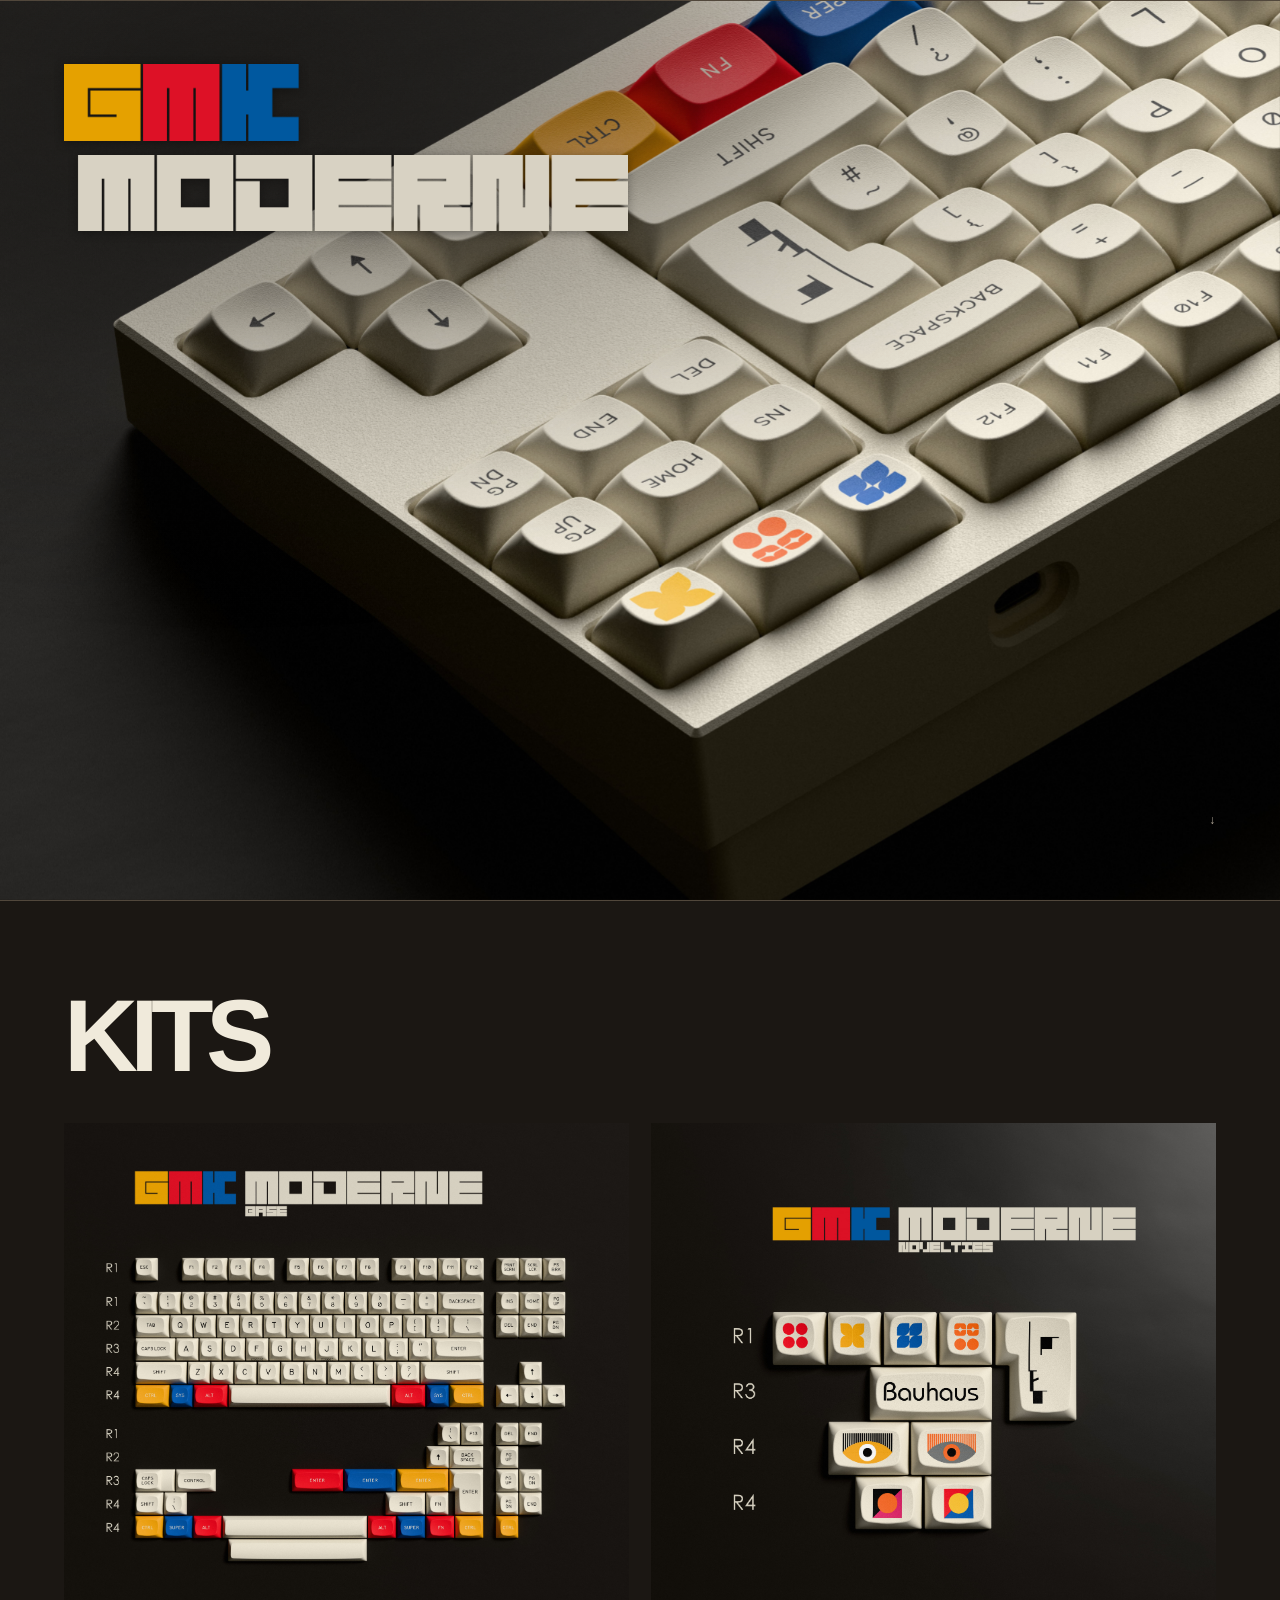
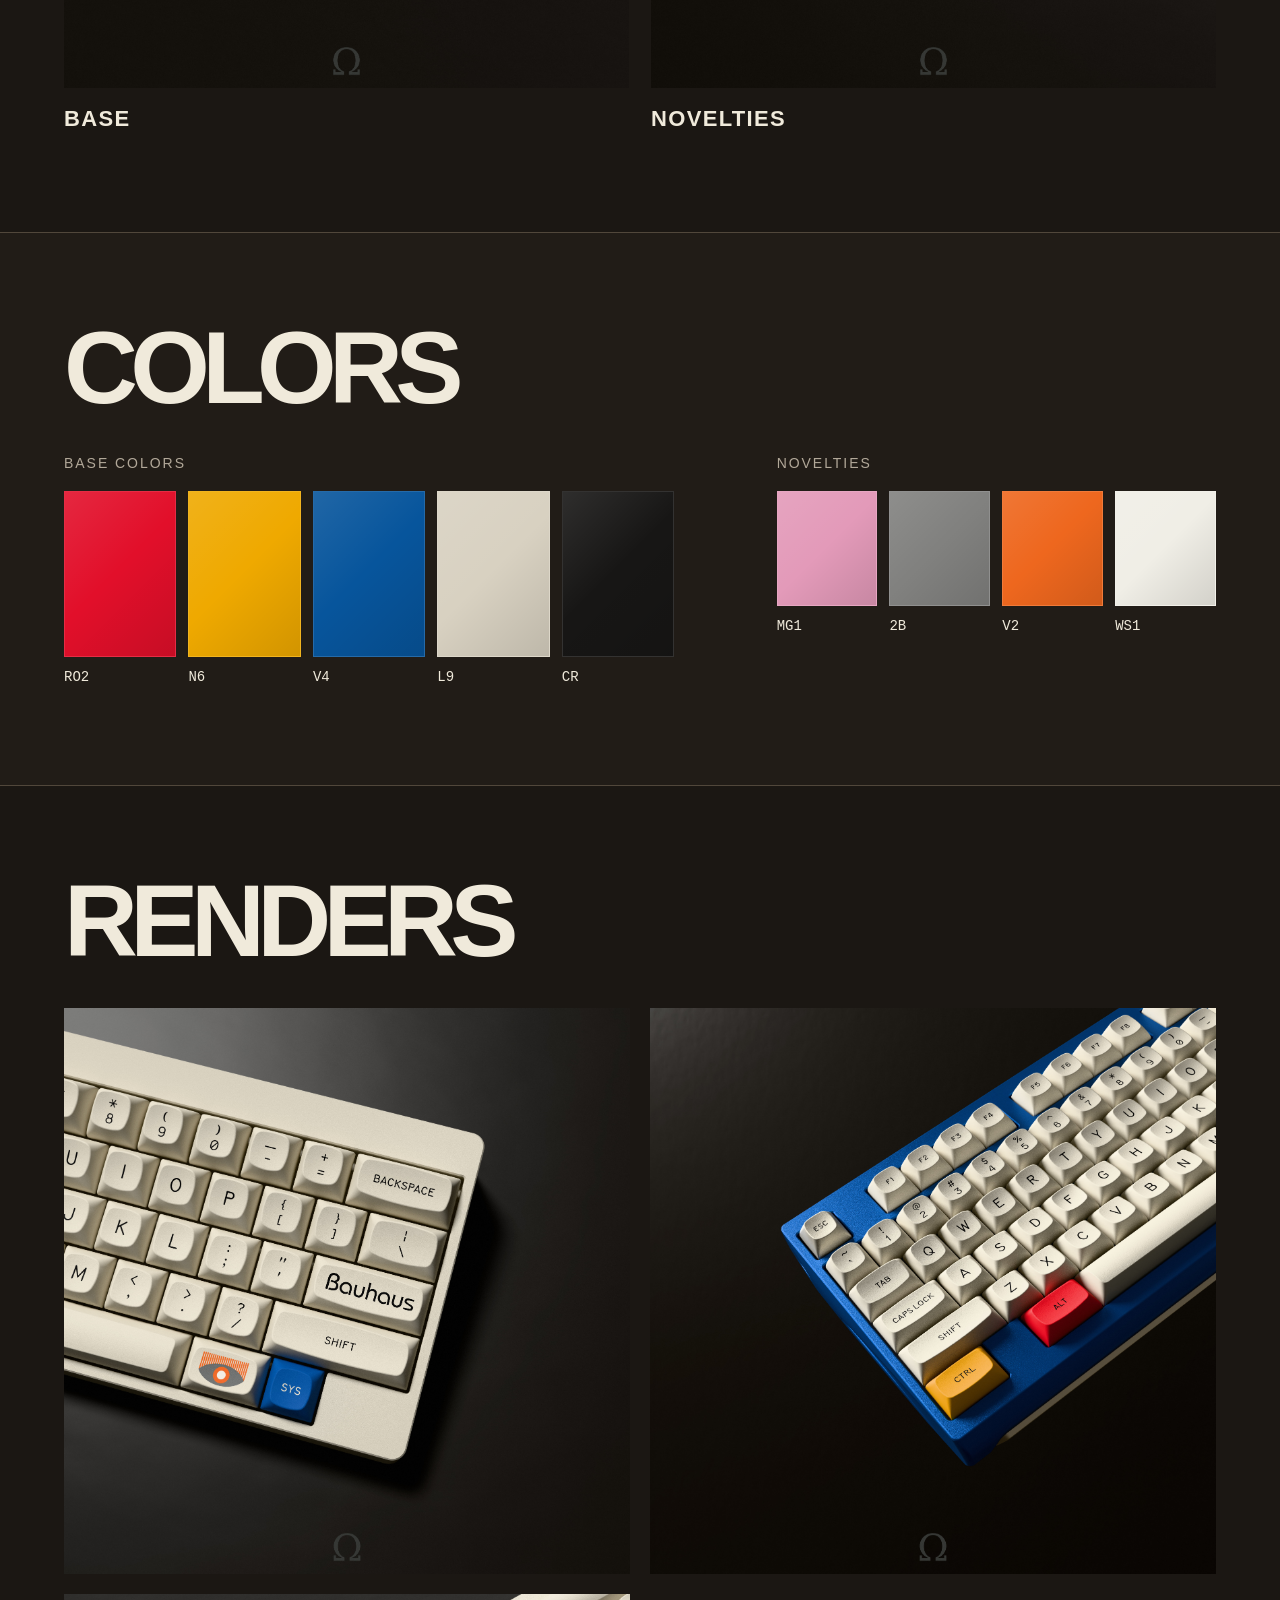
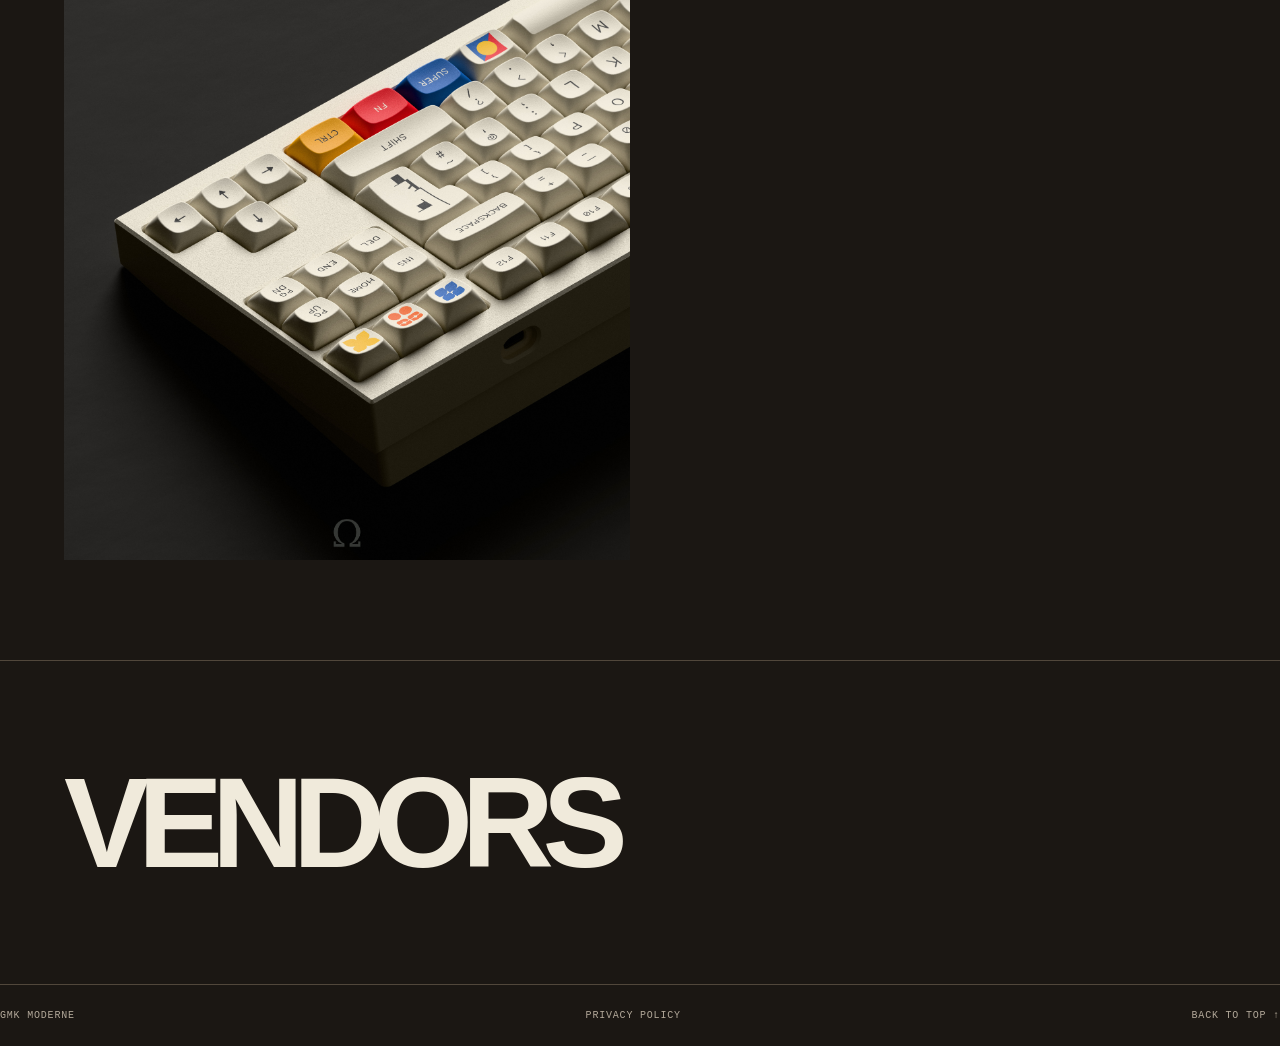
==== index.html @ 588a7086 "Publish GMK Moderne site" ====
<!doctype html>
<html lang="en">
<head>
  <meta charset="utf-8">
  <meta name="viewport" content="width=device-width, initial-scale=1">
  <meta name="theme-color" content="#151412">
  <title>GMK Moderne</title>
  <meta name="description" content="GMK Moderne keycap set.">
  <style>
    :root{--bg:#1b1713;--panel:#241f19;--ink:#f0eadb;--muted:#b2a899;--rule:#51473b;--red:#e20f2a;--yellow:#efa900;--blue:#07559c;--beige:#d8d1c1;--sans:Arial,Helvetica,sans-serif;--mono:"Courier New",monospace}
    *{box-sizing:border-box}html{scroll-behavior:smooth;scroll-padding-top:76px}body{margin:0;background:var(--bg);color:var(--ink);font-family:var(--sans)}a{color:inherit;text-decoration:none}img{max-width:100%;display:block}button{font:inherit;color:inherit}.wrap{width:min(1500px,100%);margin:auto;padding:0 5vw}.header{position:fixed;z-index:10;top:0;left:0;right:0;background:rgba(27,23,19,.96);backdrop-filter:blur(8px);border-bottom:1px solid var(--rule);opacity:0;transform:translateY(-100%);pointer-events:none;transition:opacity .55s ease,transform .55s ease}.header.is-visible{opacity:1;transform:translateY(0);pointer-events:auto}.nav{height:74px;display:flex;align-items:center;gap:32px}.brand{display:block;width:180px;flex:none}.brand img{width:100%;height:auto}.nav-links{display:flex;align-items:center;gap:clamp(12px,2.3vw,34px);margin-left:auto}.nav-links a{font-size:13px;padding:12px 8px;letter-spacing:.1em;text-transform:uppercase;color:#d8d1c4;transition:color .18s}.nav-links a:hover,.nav-links a:focus-visible{color:var(--hover-color,var(--yellow));outline:none}.menu{display:none;background:none;border:0;font-size:25px}.hero{height:100svh;min-height:680px;position:relative;overflow:hidden;display:flex;align-items:center;padding:45px 0}.hero::before{content:"";position:absolute;inset:0;z-index:2;pointer-events:none;background:radial-gradient(ellipse 78% 62% at 18% 8%,rgba(12,10,8,.5) 0%,rgba(12,10,8,.32) 42%,rgba(12,10,8,.12) 72%,rgba(12,10,8,0) 100%)}.hero-image{position:absolute;inset:0;width:100%;height:100%;object-fit:cover;object-position:center center;z-index:0;will-change:transform}.hero-wordmark{--mark-w:min(63vw,820px);--mark-h:calc(var(--mark-w) / 10.53);position:absolute;z-index:3;top:7%;left:5vw;width:var(--mark-w);height:calc(var(--mark-h) * 2 + 14px);display:flex;flex-direction:column;gap:14px;pointer-events:none;filter:drop-shadow(0 2px 5px rgba(0,0,0,.35))}.wordmark-gmk,.wordmark-moderne{display:block;height:var(--mark-h);flex:none;background-image:url("assets/gmk-moderne-logo.png");background-repeat:no-repeat;background-size:var(--mark-w) var(--mark-h)}.wordmark-gmk{width:30%;background-position:left center}.wordmark-moderne{width:70%;background-position:right center}.hero-image:focus{outline:2px solid var(--yellow)}.hero-arrow{position:absolute;right:5vw;bottom:8%;font:12px var(--mono);color:var(--muted);z-index:3}
    section{border-top:1px solid var(--rule)}.section{padding:92px 0 100px}.section-heading{display:flex;justify-content:space-between;align-items:end;gap:24px;margin-bottom:44px}.section-heading h2{font-size:clamp(48px,8vw,112px);line-height:.84;letter-spacing:-.075em;text-transform:uppercase;margin:0;font-weight:900}.section-heading p{margin:0;color:var(--muted);font-size:14px;max-width:250px;line-height:1.4}.kits-grid{display:grid;grid-template-columns:1fr 1fr;gap:22px}.kit-card{min-width:0}.kit-image{width:100%;aspect-ratio:1;object-fit:cover;background:#211f1c}.kit-title{font-size:22px;letter-spacing:.06em;text-transform:uppercase;margin:18px 0 0;font-weight:700}.colors{background:#211c17}.color-groups{display:grid;grid-template-columns:1fr .72fr;gap:8vw}.color-group h3{font-size:14px;font-weight:500;letter-spacing:.14em;text-transform:uppercase;margin:0 0 20px;color:var(--muted)}.swatches{display:grid;grid-template-columns:repeat(5,1fr);gap:12px}.swatch{min-width:0}.chip{height:clamp(90px,13vw,170px);border:1px solid rgba(255,255,255,.12);margin-bottom:10px;position:relative;overflow:hidden}.chip::after{content:"";position:absolute;inset:0;background:linear-gradient(135deg,rgba(255,255,255,.1),transparent 48%,rgba(0,0,0,.12))}.swatch b{font:14px var(--mono);font-weight:400}.swatches.extra{grid-template-columns:repeat(4,1fr)}.extra .chip{height:clamp(68px,9vw,120px)}.renders-grid{display:grid;grid-template-columns:1fr 1fr;gap:20px}.render{aspect-ratio:1;width:100%;object-fit:cover;background:#201e1b;cursor:zoom-in;transition:transform .45s cubic-bezier(.2,.75,.2,1),filter .3s}.render:hover{transform:scale(.985);filter:brightness(1.08)}.vendors{min-height:36vh;display:flex;align-items:center}.vendors-inner{width:100%;display:grid;grid-template-columns:1fr;align-items:center}.vendors h2{font-size:clamp(56px,10vw,144px);line-height:.8;letter-spacing:-.09em;text-transform:uppercase;margin:0;font-weight:900}.vendor-panel{display:none}.footer{border-top:1px solid var(--rule);padding:25px 0;color:var(--muted);font:10px var(--mono);letter-spacing:.08em;display:flex;justify-content:space-between}
    dialog{border:0;padding:0;background:rgba(9,9,9,.96);max-width:none;max-height:none;width:100vw;height:100dvh;color:white}dialog::backdrop{background:#090909;opacity:0;transition:opacity .32s ease}dialog[open]::backdrop{opacity:1}.lightbox{height:100%;display:grid;place-items:center;position:relative;padding:5vh 5vw;opacity:0;transform:scale(.96);transition:opacity .32s ease,transform .42s cubic-bezier(.2,.75,.2,1)}.lightbox.is-open{opacity:1;transform:scale(1)}.lightbox img{max-height:90vh;max-width:90vw;object-fit:contain}.lightbox button{position:absolute;right:3vw;top:3vh;border:0;background:none;font-size:38px;cursor:pointer}
    @media(max-width:700px){html{scroll-padding-top:64px}.nav{height:64px}.brand{width:148px}.menu{display:block;margin-left:auto}.nav-links{display:none;position:absolute;top:64px;left:0;right:0;margin:0;padding:22px 5vw 26px;background:var(--bg);border-bottom:1px solid var(--rule);flex-wrap:wrap;justify-content:flex-end;gap:10px 14px}.nav-links a{font-size:12px;padding:10px 7px}.nav-links.open{display:flex}.hero{height:100svh;min-height:650px;align-items:flex-start;padding-top:140px}.hero-image{width:100%;height:100%;margin:0;object-position:center center}.hero-wordmark{--mark-w:84vw;--mark-h:calc(var(--mark-w) / 10.53);top:7%;left:4vw;height:calc(var(--mark-h) * 2 + 9px);gap:9px}.hero-arrow{bottom:7%;right:5vw}.section{padding:65px 0 72px}.section-heading{display:block;margin-bottom:28px}.section-heading p{margin-top:15px}.kits-grid{gap:12px}.kit-title{font-size:17px;margin-top:12px}.color-groups{grid-template-columns:1fr;gap:42px}.swatches{gap:8px}.chip{height:clamp(72px,18vw,130px);margin-bottom:7px}.swatch b{font-size:12px}.extra .chip{height:clamp(62px,14vw,100px)}.renders-grid{grid-template-columns:1fr;gap:14px}.vendors{min-height:360px}.vendors-inner{grid-template-columns:1fr;gap:0}.vendor-panel{display:none}.footer{gap:12px;flex-wrap:wrap}}
    @media(prefers-reduced-motion:reduce){html{scroll-behavior:auto}*,*:before,*:after{transition:none!important}}
  </style>
</head>
<body>
  <header class="header"><div class="wrap nav">
    <a class="brand" href="#hero" aria-label="GMK Moderne home"><img src="assets/gmk-moderne-logo.png" alt="GMK Moderne"></a>
    <button class="menu" aria-label="Toggle navigation" aria-expanded="false">☰</button>
    <nav class="nav-links" aria-label="Main navigation"><a href="#hero">Hero</a><a href="#kits">Kits</a><a href="#colors">Colors</a><a href="#renders">Renders</a><a href="#vendors">Vendors</a></nav>
  </div></header>
  <main>
    <section class="hero" id="hero">
      <img class="hero-image parallax" src="assets/render3.jpg" alt="GMK Moderne keycaps on a beige keyboard">
      <div class="hero-wordmark" role="img" aria-label="GMK Moderne"><span class="wordmark-gmk"></span><span class="wordmark-moderne"></span></div>
      <a class="hero-arrow" href="#kits" aria-label="Scroll to kits">↓</a>
    </section>
    <section class="section" id="kits"><div class="wrap">
      <div class="section-heading"><h2>Kits</h2></div>
      <div class="kits-grid">
        <article class="kit-card"><img class="kit-image" src="assets/base.jpg" alt="GMK Moderne base kit layout"><h3 class="kit-title">Base</h3></article>
        <article class="kit-card"><img class="kit-image" src="assets/novelties.jpg" alt="GMK Moderne novelties kit layout"><h3 class="kit-title">Novelties</h3></article>
      </div>
    </div></section>
    <section class="section colors" id="colors"><div class="wrap">
      <div class="section-heading"><h2>Colors</h2></div>
      <div class="color-groups">
        <div class="color-group"><h3>Base colors</h3><div class="swatches">
          <div class="swatch"><div class="chip" style="background:#e20f2a"></div><b>RO2</b></div>
          <div class="swatch"><div class="chip" style="background:#efa900"></div><b>N6</b></div>
          <div class="swatch"><div class="chip" style="background:#07559c"></div><b>V4</b></div>
          <div class="swatch"><div class="chip" style="background:#d8d1c1"></div><b>L9</b></div>
          <div class="swatch"><div class="chip" style="background:#171615"></div><b>CR</b></div>
        </div></div>
        <div class="color-group"><h3>Novelties</h3><div class="swatches extra">
          <div class="swatch"><div class="chip" style="background:#e39ab9"></div><b>MG1</b></div>
          <div class="swatch"><div class="chip" style="background:#81817f"></div><b>2B</b></div>
          <div class="swatch"><div class="chip" style="background:#ee671e"></div><b>V2</b></div>
          <div class="swatch"><div class="chip" style="background:#f0eee6"></div><b>WS1</b></div>
        </div></div>
      </div>
    </div></section>
    <section class="section" id="renders"><div class="wrap">
      <div class="section-heading"><h2>Renders</h2></div>
      <div class="renders-grid">
        <img class="render" src="assets/render1.jpg" alt="GMK Moderne keyboard render, close detail" tabindex="0">
        <img class="render" src="assets/render2.jpg" alt="GMK Moderne keyboard on a blue case" tabindex="0">
        <img class="render" src="assets/render3.jpg" alt="GMK Moderne keyboard render, alternate angle" tabindex="0">
      </div>
    </div></section>
    <section class="vendors" id="vendors"><div class="wrap vendors-inner">
      <h2>Vendors</h2>
    </div></section>
  </main>
  <footer class="wrap footer"><span>GMK MODERNE</span><a href="privacy.html">PRIVACY POLICY</a><a href="#hero">BACK TO TOP ↑</a></footer>
  <dialog aria-label="Render viewer"><div class="lightbox"><button type="button" aria-label="Close image">×</button><img alt="Expanded keyboard render"></div></dialog>
  <script>
    const menu=document.querySelector('.menu'),nav=document.querySelector('.nav-links'),header=document.querySelector('.header'),heroSection=document.querySelector('.hero');
    const updateHeader=()=>header.classList.toggle('is-visible',heroSection.getBoundingClientRect().bottom<=0);
    addEventListener('scroll',updateHeader,{passive:true});addEventListener('resize',updateHeader);updateHeader();
    menu.addEventListener('click',()=>{const open=nav.classList.toggle('open');menu.setAttribute('aria-expanded',String(open))});
    nav.querySelectorAll('a').forEach(a=>a.addEventListener('click',()=>{nav.classList.remove('open');menu.setAttribute('aria-expanded','false')}));
    const dialog=document.querySelector('dialog'),large=dialog.querySelector('img'),lightbox=dialog.querySelector('.lightbox');let closeTimer;
    const showImage=img=>{clearTimeout(closeTimer);large.src=img.src;large.alt=img.alt;if(!dialog.open)dialog.showModal();requestAnimationFrame(()=>lightbox.classList.add('is-open'))};
    const closeViewer=()=>{if(!dialog.open)return;lightbox.classList.remove('is-open');closeTimer=setTimeout(()=>dialog.close(),340)};
    document.querySelectorAll('.render').forEach(img=>{img.addEventListener('click',()=>showImage(img));img.addEventListener('keydown',e=>{if(e.key==='Enter'||e.key===' '){e.preventDefault();showImage(img)}})});
    dialog.querySelector('button').addEventListener('click',closeViewer);dialog.addEventListener('click',e=>{if(e.target===dialog||e.target===lightbox)closeViewer()});dialog.addEventListener('cancel',e=>{e.preventDefault();closeViewer()});
    const colorChoices=['#e20f2a','#efa900','#07559c','#d8d1c1','#171615','#e39ab9','#81817f','#ee671e','#f0eee6'];
    document.querySelectorAll('.nav-links a').forEach(link=>{const pick=()=>link.style.setProperty('--hover-color',colorChoices[Math.floor(Math.random()*colorChoices.length)]);link.addEventListener('pointerenter',pick);link.addEventListener('focus',pick)});
    if(!matchMedia('(prefers-reduced-motion: reduce)').matches){let pending=false;const hero=document.querySelector('.hero-image');const move=()=>{if(pending)return;pending=true;requestAnimationFrame(()=>{const y=scrollY;hero.style.transform=`translate3d(0,${Math.min(y*.12,100)}px,0)`;pending=false})};addEventListener('scroll',move,{passive:true})}
  </script>
</body>
</html>
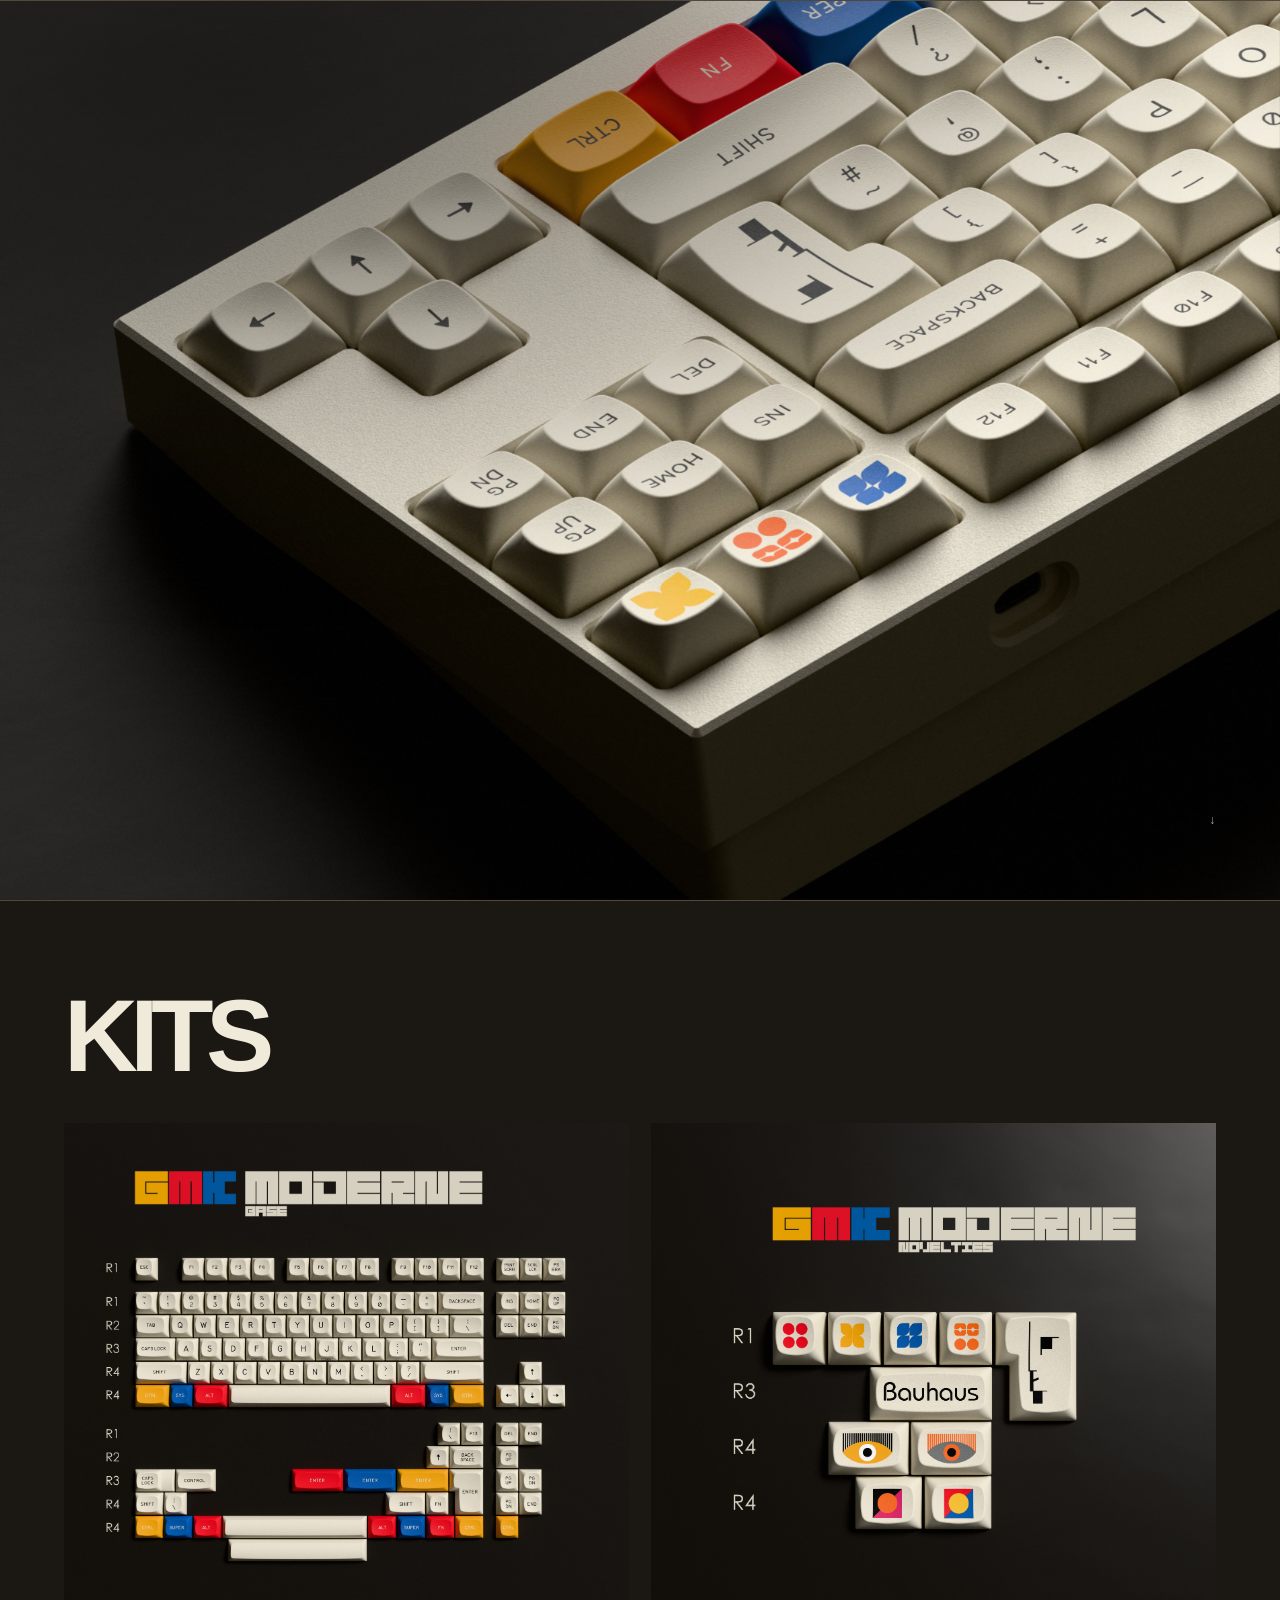
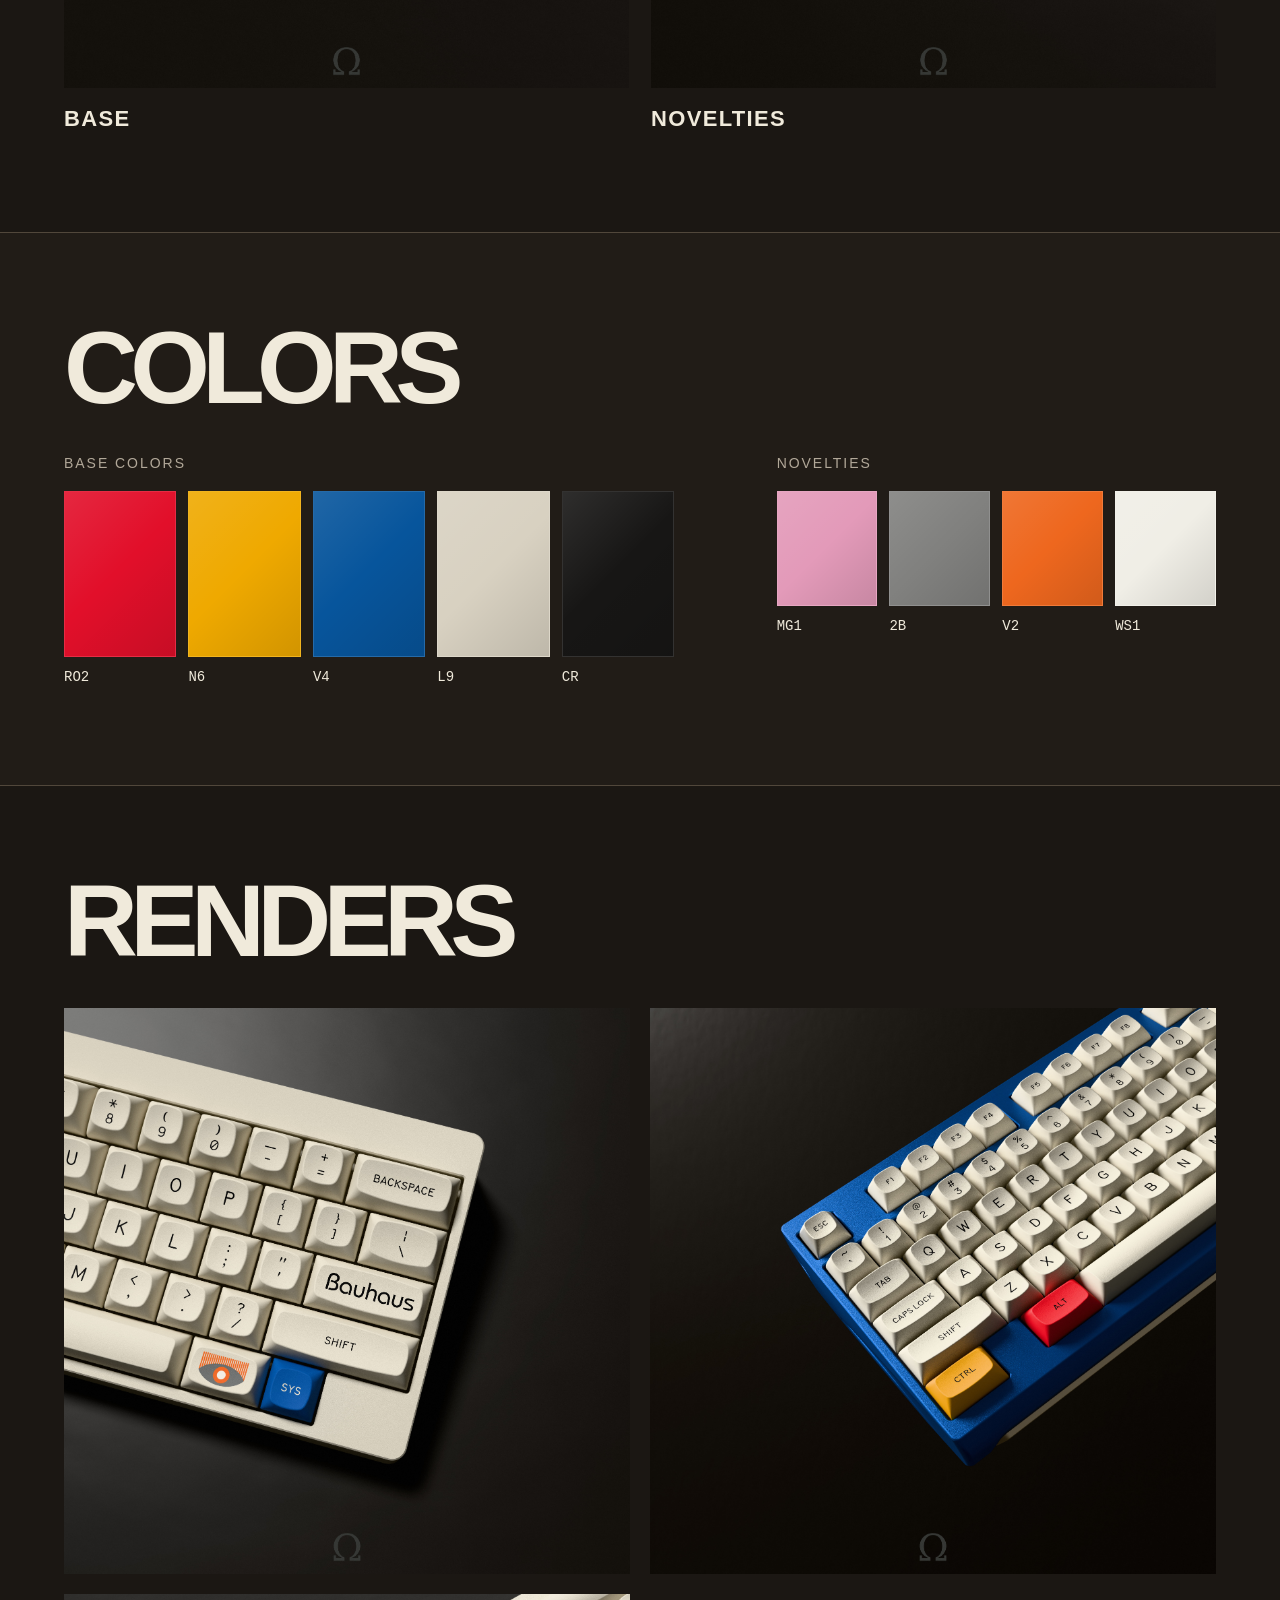
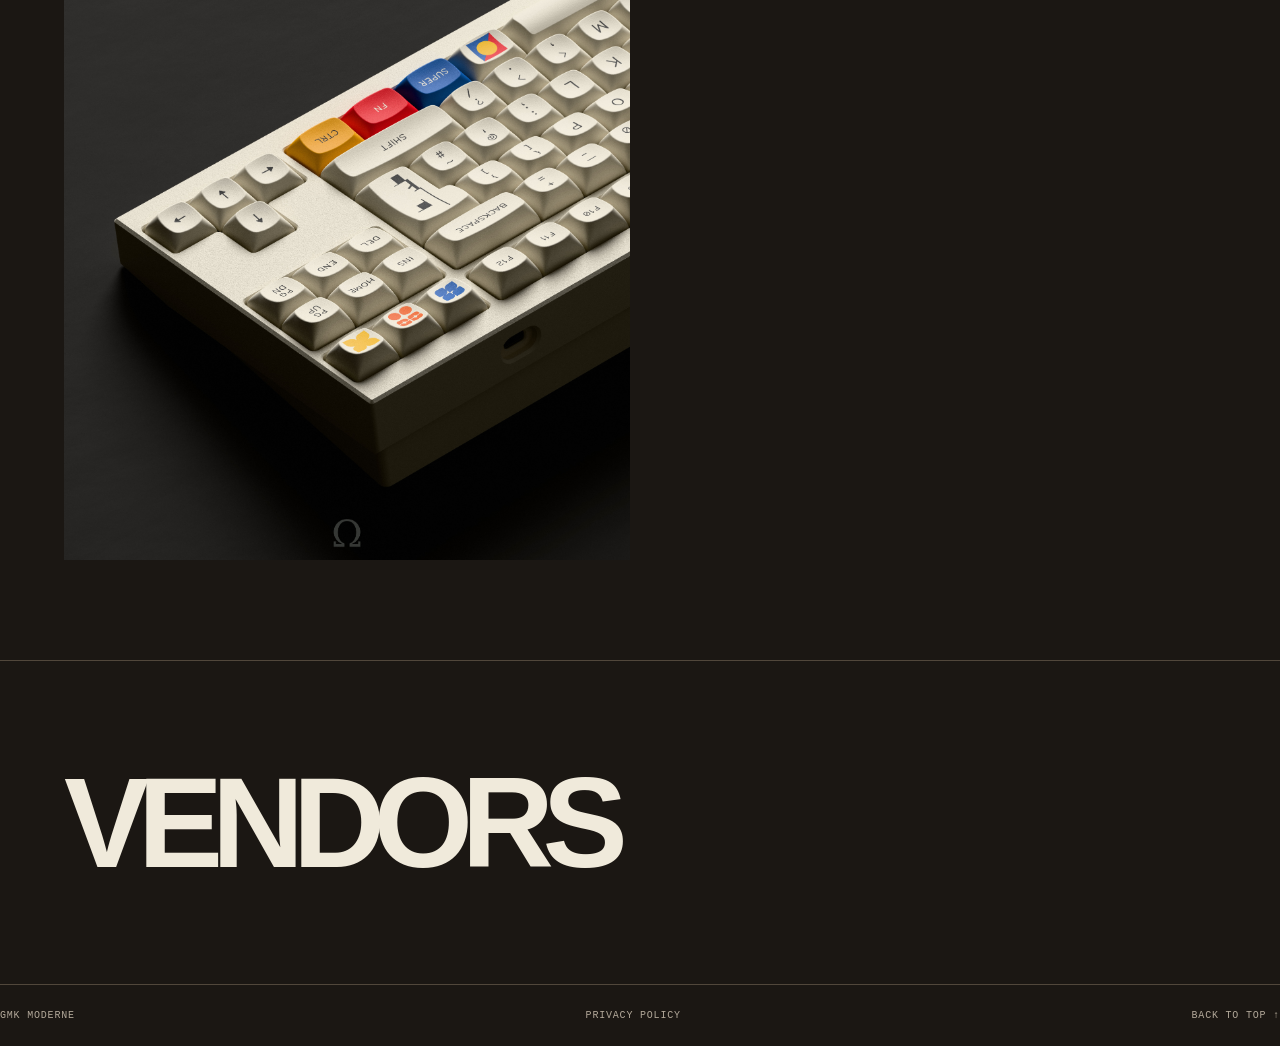
==== commit 102730b7: "Harden static site security headers" ====
--- a/index.html
+++ b/index.html
@@ -6,14 +6,7 @@
   <meta name="theme-color" content="#151412">
   <title>GMK Moderne</title>
   <meta name="description" content="GMK Moderne keycap set.">
-  <style>
-    :root{--bg:#1b1713;--panel:#241f19;--ink:#f0eadb;--muted:#b2a899;--rule:#51473b;--red:#e20f2a;--yellow:#efa900;--blue:#07559c;--beige:#d8d1c1;--sans:Arial,Helvetica,sans-serif;--mono:"Courier New",monospace}
-    *{box-sizing:border-box}html{scroll-behavior:smooth;scroll-padding-top:76px}body{margin:0;background:var(--bg);color:var(--ink);font-family:var(--sans)}a{color:inherit;text-decoration:none}img{max-width:100%;display:block}button{font:inherit;color:inherit}.wrap{width:min(1500px,100%);margin:auto;padding:0 5vw}.header{position:fixed;z-index:10;top:0;left:0;right:0;background:rgba(27,23,19,.96);backdrop-filter:blur(8px);border-bottom:1px solid var(--rule);opacity:0;transform:translateY(-100%);pointer-events:none;transition:opacity .55s ease,transform .55s ease}.header.is-visible{opacity:1;transform:translateY(0);pointer-events:auto}.nav{height:74px;display:flex;align-items:center;gap:32px}.brand{display:block;width:180px;flex:none}.brand img{width:100%;height:auto}.nav-links{display:flex;align-items:center;gap:clamp(12px,2.3vw,34px);margin-left:auto}.nav-links a{font-size:13px;padding:12px 8px;letter-spacing:.1em;text-transform:uppercase;color:#d8d1c4;transition:color .18s}.nav-links a:hover,.nav-links a:focus-visible{color:var(--hover-color,var(--yellow));outline:none}.menu{display:none;background:none;border:0;font-size:25px}.hero{height:100svh;min-height:680px;position:relative;overflow:hidden;display:flex;align-items:center;padding:45px 0}.hero::before{content:"";position:absolute;inset:0;z-index:2;pointer-events:none;background:radial-gradient(ellipse 78% 62% at 18% 8%,rgba(12,10,8,.5) 0%,rgba(12,10,8,.32) 42%,rgba(12,10,8,.12) 72%,rgba(12,10,8,0) 100%)}.hero-image{position:absolute;inset:0;width:100%;height:100%;object-fit:cover;object-position:center center;z-index:0;will-change:transform}.hero-wordmark{--mark-w:min(63vw,820px);--mark-h:calc(var(--mark-w) / 10.53);position:absolute;z-index:3;top:7%;left:5vw;width:var(--mark-w);height:calc(var(--mark-h) * 2 + 14px);display:flex;flex-direction:column;gap:14px;pointer-events:none;filter:drop-shadow(0 2px 5px rgba(0,0,0,.35))}.wordmark-gmk,.wordmark-moderne{display:block;height:var(--mark-h);flex:none;background-image:url("assets/gmk-moderne-logo.png");background-repeat:no-repeat;background-size:var(--mark-w) var(--mark-h)}.wordmark-gmk{width:30%;background-position:left center}.wordmark-moderne{width:70%;background-position:right center}.hero-image:focus{outline:2px solid var(--yellow)}.hero-arrow{position:absolute;right:5vw;bottom:8%;font:12px var(--mono);color:var(--muted);z-index:3}
-    section{border-top:1px solid var(--rule)}.section{padding:92px 0 100px}.section-heading{display:flex;justify-content:space-between;align-items:end;gap:24px;margin-bottom:44px}.section-heading h2{font-size:clamp(48px,8vw,112px);line-height:.84;letter-spacing:-.075em;text-transform:uppercase;margin:0;font-weight:900}.section-heading p{margin:0;color:var(--muted);font-size:14px;max-width:250px;line-height:1.4}.kits-grid{display:grid;grid-template-columns:1fr 1fr;gap:22px}.kit-card{min-width:0}.kit-image{width:100%;aspect-ratio:1;object-fit:cover;background:#211f1c}.kit-title{font-size:22px;letter-spacing:.06em;text-transform:uppercase;margin:18px 0 0;font-weight:700}.colors{background:#211c17}.color-groups{display:grid;grid-template-columns:1fr .72fr;gap:8vw}.color-group h3{font-size:14px;font-weight:500;letter-spacing:.14em;text-transform:uppercase;margin:0 0 20px;color:var(--muted)}.swatches{display:grid;grid-template-columns:repeat(5,1fr);gap:12px}.swatch{min-width:0}.chip{height:clamp(90px,13vw,170px);border:1px solid rgba(255,255,255,.12);margin-bottom:10px;position:relative;overflow:hidden}.chip::after{content:"";position:absolute;inset:0;background:linear-gradient(135deg,rgba(255,255,255,.1),transparent 48%,rgba(0,0,0,.12))}.swatch b{font:14px var(--mono);font-weight:400}.swatches.extra{grid-template-columns:repeat(4,1fr)}.extra .chip{height:clamp(68px,9vw,120px)}.renders-grid{display:grid;grid-template-columns:1fr 1fr;gap:20px}.render{aspect-ratio:1;width:100%;object-fit:cover;background:#201e1b;cursor:zoom-in;transition:transform .45s cubic-bezier(.2,.75,.2,1),filter .3s}.render:hover{transform:scale(.985);filter:brightness(1.08)}.vendors{min-height:36vh;display:flex;align-items:center}.vendors-inner{width:100%;display:grid;grid-template-columns:1fr;align-items:center}.vendors h2{font-size:clamp(56px,10vw,144px);line-height:.8;letter-spacing:-.09em;text-transform:uppercase;margin:0;font-weight:900}.vendor-panel{display:none}.footer{border-top:1px solid var(--rule);padding:25px 0;color:var(--muted);font:10px var(--mono);letter-spacing:.08em;display:flex;justify-content:space-between}
-    dialog{border:0;padding:0;background:rgba(9,9,9,.96);max-width:none;max-height:none;width:100vw;height:100dvh;color:white}dialog::backdrop{background:#090909;opacity:0;transition:opacity .32s ease}dialog[open]::backdrop{opacity:1}.lightbox{height:100%;display:grid;place-items:center;position:relative;padding:5vh 5vw;opacity:0;transform:scale(.96);transition:opacity .32s ease,transform .42s cubic-bezier(.2,.75,.2,1)}.lightbox.is-open{opacity:1;transform:scale(1)}.lightbox img{max-height:90vh;max-width:90vw;object-fit:contain}.lightbox button{position:absolute;right:3vw;top:3vh;border:0;background:none;font-size:38px;cursor:pointer}
-    @media(max-width:700px){html{scroll-padding-top:64px}.nav{height:64px}.brand{width:148px}.menu{display:block;margin-left:auto}.nav-links{display:none;position:absolute;top:64px;left:0;right:0;margin:0;padding:22px 5vw 26px;background:var(--bg);border-bottom:1px solid var(--rule);flex-wrap:wrap;justify-content:flex-end;gap:10px 14px}.nav-links a{font-size:12px;padding:10px 7px}.nav-links.open{display:flex}.hero{height:100svh;min-height:650px;align-items:flex-start;padding-top:140px}.hero-image{width:100%;height:100%;margin:0;object-position:center center}.hero-wordmark{--mark-w:84vw;--mark-h:calc(var(--mark-w) / 10.53);top:7%;left:4vw;height:calc(var(--mark-h) * 2 + 9px);gap:9px}.hero-arrow{bottom:7%;right:5vw}.section{padding:65px 0 72px}.section-heading{display:block;margin-bottom:28px}.section-heading p{margin-top:15px}.kits-grid{gap:12px}.kit-title{font-size:17px;margin-top:12px}.color-groups{grid-template-columns:1fr;gap:42px}.swatches{gap:8px}.chip{height:clamp(72px,18vw,130px);margin-bottom:7px}.swatch b{font-size:12px}.extra .chip{height:clamp(62px,14vw,100px)}.renders-grid{grid-template-columns:1fr;gap:14px}.vendors{min-height:360px}.vendors-inner{grid-template-columns:1fr;gap:0}.vendor-panel{display:none}.footer{gap:12px;flex-wrap:wrap}}
-    @media(prefers-reduced-motion:reduce){html{scroll-behavior:auto}*,*:before,*:after{transition:none!important}}
-  </style>
+    <link rel="stylesheet" href="assets/site.css">
 </head>
 <body>
   <header class="header"><div class="wrap nav">
@@ -30,25 +23,25 @@
     <section class="section" id="kits"><div class="wrap">
       <div class="section-heading"><h2>Kits</h2></div>
       <div class="kits-grid">
-        <article class="kit-card"><img class="kit-image" src="assets/base.jpg" alt="GMK Moderne base kit layout"><h3 class="kit-title">Base</h3></article>
-        <article class="kit-card"><img class="kit-image" src="assets/novelties.jpg" alt="GMK Moderne novelties kit layout"><h3 class="kit-title">Novelties</h3></article>
+        <article class="kit-card"><img class="kit-image" src="assets/base.jpg" alt="GMK Moderne base kit layout" tabindex="0"><h3 class="kit-title">Base</h3></article>
+        <article class="kit-card"><img class="kit-image" src="assets/novelties.jpg" alt="GMK Moderne novelties kit layout" tabindex="0"><h3 class="kit-title">Novelties</h3></article>
       </div>
     </div></section>
     <section class="section colors" id="colors"><div class="wrap">
       <div class="section-heading"><h2>Colors</h2></div>
       <div class="color-groups">
         <div class="color-group"><h3>Base colors</h3><div class="swatches">
-          <div class="swatch"><div class="chip" style="background:#e20f2a"></div><b>RO2</b></div>
-          <div class="swatch"><div class="chip" style="background:#efa900"></div><b>N6</b></div>
-          <div class="swatch"><div class="chip" style="background:#07559c"></div><b>V4</b></div>
-          <div class="swatch"><div class="chip" style="background:#d8d1c1"></div><b>L9</b></div>
-          <div class="swatch"><div class="chip" style="background:#171615"></div><b>CR</b></div>
+          <div class="swatch"><div class="chip chip-red"></div><b>RO2</b></div>
+          <div class="swatch"><div class="chip chip-yellow"></div><b>N6</b></div>
+          <div class="swatch"><div class="chip chip-blue"></div><b>V4</b></div>
+          <div class="swatch"><div class="chip chip-beige"></div><b>L9</b></div>
+          <div class="swatch"><div class="chip chip-black"></div><b>CR</b></div>
         </div></div>
         <div class="color-group"><h3>Novelties</h3><div class="swatches extra">
-          <div class="swatch"><div class="chip" style="background:#e39ab9"></div><b>MG1</b></div>
-          <div class="swatch"><div class="chip" style="background:#81817f"></div><b>2B</b></div>
-          <div class="swatch"><div class="chip" style="background:#ee671e"></div><b>V2</b></div>
-          <div class="swatch"><div class="chip" style="background:#f0eee6"></div><b>WS1</b></div>
+          <div class="swatch"><div class="chip chip-pink"></div><b>MG1</b></div>
+          <div class="swatch"><div class="chip chip-gray"></div><b>2B</b></div>
+          <div class="swatch"><div class="chip chip-orange"></div><b>V2</b></div>
+          <div class="swatch"><div class="chip chip-white"></div><b>WS1</b></div>
         </div></div>
       </div>
     </div></section>
@@ -65,21 +58,7 @@
     </div></section>
   </main>
   <footer class="wrap footer"><span>GMK MODERNE</span><a href="privacy.html">PRIVACY POLICY</a><a href="#hero">BACK TO TOP ↑</a></footer>
-  <dialog aria-label="Render viewer"><div class="lightbox"><button type="button" aria-label="Close image">×</button><img alt="Expanded keyboard render"></div></dialog>
-  <script>
-    const menu=document.querySelector('.menu'),nav=document.querySelector('.nav-links'),header=document.querySelector('.header'),heroSection=document.querySelector('.hero');
-    const updateHeader=()=>header.classList.toggle('is-visible',heroSection.getBoundingClientRect().bottom<=0);
-    addEventListener('scroll',updateHeader,{passive:true});addEventListener('resize',updateHeader);updateHeader();
-    menu.addEventListener('click',()=>{const open=nav.classList.toggle('open');menu.setAttribute('aria-expanded',String(open))});
-    nav.querySelectorAll('a').forEach(a=>a.addEventListener('click',()=>{nav.classList.remove('open');menu.setAttribute('aria-expanded','false')}));
-    const dialog=document.querySelector('dialog'),large=dialog.querySelector('img'),lightbox=dialog.querySelector('.lightbox');let closeTimer;
-    const showImage=img=>{clearTimeout(closeTimer);large.src=img.src;large.alt=img.alt;if(!dialog.open)dialog.showModal();requestAnimationFrame(()=>lightbox.classList.add('is-open'))};
-    const closeViewer=()=>{if(!dialog.open)return;lightbox.classList.remove('is-open');closeTimer=setTimeout(()=>dialog.close(),340)};
-    document.querySelectorAll('.render').forEach(img=>{img.addEventListener('click',()=>showImage(img));img.addEventListener('keydown',e=>{if(e.key==='Enter'||e.key===' '){e.preventDefault();showImage(img)}})});
-    dialog.querySelector('button').addEventListener('click',closeViewer);dialog.addEventListener('click',e=>{if(e.target===dialog||e.target===lightbox)closeViewer()});dialog.addEventListener('cancel',e=>{e.preventDefault();closeViewer()});
-    const colorChoices=['#e20f2a','#efa900','#07559c','#d8d1c1','#171615','#e39ab9','#81817f','#ee671e','#f0eee6'];
-    document.querySelectorAll('.nav-links a').forEach(link=>{const pick=()=>link.style.setProperty('--hover-color',colorChoices[Math.floor(Math.random()*colorChoices.length)]);link.addEventListener('pointerenter',pick);link.addEventListener('focus',pick)});
-    if(!matchMedia('(prefers-reduced-motion: reduce)').matches){let pending=false;const hero=document.querySelector('.hero-image');const move=()=>{if(pending)return;pending=true;requestAnimationFrame(()=>{const y=scrollY;hero.style.transform=`translate3d(0,${Math.min(y*.12,100)}px,0)`;pending=false})};addEventListener('scroll',move,{passive:true})}
-  </script>
+  <dialog aria-label="Image viewer"><div class="lightbox"><button type="button" aria-label="Close image">×</button><img alt="Expanded keyboard image"></div></dialog>
+    <script src="assets/site.js" defer></script>
 </body>
 </html>
--- a/assets/site.css
+++ b/assets/site.css
@@ -0,0 +1,7 @@
+:root{--bg:#1b1713;--panel:#241f19;--ink:#f0eadb;--muted:#b2a899;--rule:#51473b;--red:#e20f2a;--yellow:#efa900;--blue:#07559c;--beige:#d8d1c1;--sans:Arial,Helvetica,sans-serif;--mono:"Courier New",monospace}
+    *{box-sizing:border-box}html{scroll-behavior:smooth;scroll-padding-top:76px}body{margin:0;background:var(--bg);color:var(--ink);font-family:var(--sans)}a{color:inherit;text-decoration:none}img{max-width:100%;display:block}button{font:inherit;color:inherit}.wrap{width:min(1500px,100%);margin:auto;padding:0 5vw}.header{position:fixed;z-index:10;top:0;left:0;right:0;background:rgba(27,23,19,.96);backdrop-filter:blur(8px);border-bottom:1px solid var(--rule);opacity:0;transform:translateY(-100%);pointer-events:none;transition:opacity .55s ease,transform .55s ease}.header.is-visible{opacity:1;transform:translateY(0);pointer-events:auto}.nav{height:74px;display:flex;align-items:center;gap:32px}.brand{display:block;width:180px;flex:none}.brand img{width:100%;height:auto}.nav-links{display:flex;align-items:center;gap:clamp(12px,2.3vw,34px);margin-left:auto}.nav-links a{font-size:13px;padding:12px 8px;letter-spacing:.1em;text-transform:uppercase;color:#d8d1c4;transition:color .18s}.nav-links a:hover,.nav-links a:focus-visible{color:var(--hover-color,var(--yellow));outline:none}.menu{display:none;background:none;border:0;font-size:25px}.hero{height:100svh;min-height:680px;position:relative;overflow:hidden;display:flex;align-items:center;padding:45px 0}.hero::before{content:"";position:absolute;inset:0;z-index:2;pointer-events:none;background:radial-gradient(ellipse 78% 62% at 18% 8%,rgba(12,10,8,.5) 0%,rgba(12,10,8,.32) 42%,rgba(12,10,8,.12) 72%,rgba(12,10,8,0) 100%)}.hero-image{position:absolute;inset:0;width:100%;height:100%;object-fit:cover;object-position:center center;z-index:0;will-change:transform}.hero-wordmark{--mark-w:min(63vw,820px);--mark-h:calc(var(--mark-w) / 10.53);position:absolute;z-index:3;top:7%;left:5vw;width:var(--mark-w);height:calc(var(--mark-h) * 2 + 14px);display:flex;flex-direction:column;gap:14px;pointer-events:none;filter:drop-shadow(0 2px 5px rgba(0,0,0,.35))}.wordmark-gmk,.wordmark-moderne{display:block;height:var(--mark-h);flex:none;background-image:url("assets/gmk-moderne-logo.png");background-repeat:no-repeat;background-size:var(--mark-w) var(--mark-h)}.wordmark-gmk{width:30%;background-position:left center}.wordmark-moderne{width:70%;background-position:right center}.hero-image:focus{outline:2px solid var(--yellow)}.hero-arrow{position:absolute;right:5vw;bottom:8%;font:12px var(--mono);color:var(--muted);z-index:3}
+    section{border-top:1px solid var(--rule)}.section{padding:92px 0 100px}.section-heading{display:flex;justify-content:space-between;align-items:end;gap:24px;margin-bottom:44px}.section-heading h2{font-size:clamp(48px,8vw,112px);line-height:.84;letter-spacing:-.075em;text-transform:uppercase;margin:0;font-weight:900}.section-heading p{margin:0;color:var(--muted);font-size:14px;max-width:250px;line-height:1.4}.kits-grid{display:grid;grid-template-columns:1fr 1fr;gap:22px}.kit-card{min-width:0}.kit-image{width:100%;aspect-ratio:1;object-fit:cover;background:#211f1c;cursor:zoom-in;transition:transform .45s cubic-bezier(.2,.75,.2,1),filter .3s}.kit-image:hover{transform:scale(.985);filter:brightness(1.08)}.kit-image:focus-visible,.render:focus-visible{outline:2px solid var(--yellow);outline-offset:4px}.kit-title{font-size:22px;letter-spacing:.06em;text-transform:uppercase;margin:18px 0 0;font-weight:700}.colors{background:#211c17}.color-groups{display:grid;grid-template-columns:1fr .72fr;gap:8vw}.color-group h3{font-size:14px;font-weight:500;letter-spacing:.14em;text-transform:uppercase;margin:0 0 20px;color:var(--muted)}.swatches{display:grid;grid-template-columns:repeat(5,1fr);gap:12px}.swatch{min-width:0}.chip{height:clamp(90px,13vw,170px);border:1px solid rgba(255,255,255,.12);margin-bottom:10px;position:relative;overflow:hidden}.chip::after{content:"";position:absolute;inset:0;background:linear-gradient(135deg,rgba(255,255,255,.1),transparent 48%,rgba(0,0,0,.12))}.swatch b{font:14px var(--mono);font-weight:400}.swatches.extra{grid-template-columns:repeat(4,1fr)}.extra .chip{height:clamp(68px,9vw,120px)}.renders-grid{display:grid;grid-template-columns:1fr 1fr;gap:20px}.render{aspect-ratio:1;width:100%;object-fit:cover;background:#201e1b;cursor:zoom-in;transition:transform .45s cubic-bezier(.2,.75,.2,1),filter .3s}.render:hover{transform:scale(.985);filter:brightness(1.08)}.vendors{min-height:36vh;display:flex;align-items:center}.vendors-inner{width:100%;display:grid;grid-template-columns:1fr;align-items:center}.vendors h2{font-size:clamp(56px,10vw,144px);line-height:.8;letter-spacing:-.09em;text-transform:uppercase;margin:0;font-weight:900}.vendor-panel{display:none}.footer{border-top:1px solid var(--rule);padding:25px 0;color:var(--muted);font:10px var(--mono);letter-spacing:.08em;display:flex;justify-content:space-between}
+    dialog{border:0;padding:0;background:rgba(9,9,9,.96);max-width:none;max-height:none;width:100vw;height:100dvh;color:white}dialog::backdrop{background:#090909;opacity:0;transition:opacity .32s ease}dialog[open]::backdrop{opacity:1}.lightbox{height:100%;display:grid;place-items:center;position:relative;padding:5vh 5vw;opacity:0;transform:scale(.96);transition:opacity .32s ease,transform .42s cubic-bezier(.2,.75,.2,1)}.lightbox.is-open{opacity:1;transform:scale(1)}.lightbox img{max-height:90vh;max-width:90vw;object-fit:contain}.lightbox button{position:absolute;right:3vw;top:3vh;border:0;background:none;font-size:38px;cursor:pointer}
+    @media(max-width:700px){html{scroll-padding-top:64px}.nav{height:64px}.brand{width:148px}.menu{display:block;margin-left:auto}.nav-links{display:none;position:absolute;top:64px;left:0;right:0;margin:0;padding:22px 5vw 26px;background:var(--bg);border-bottom:1px solid var(--rule);flex-wrap:wrap;justify-content:flex-end;gap:10px 14px}.nav-links a{font-size:12px;padding:10px 7px}.nav-links.open{display:flex}.hero{height:100svh;min-height:650px;align-items:flex-start;padding-top:140px}.hero-image{width:100%;height:100%;margin:0;object-position:center center}.hero-wordmark{--mark-w:84vw;--mark-h:calc(var(--mark-w) / 10.53);top:7%;left:4vw;height:calc(var(--mark-h) * 2 + 9px);gap:9px}.hero-arrow{bottom:7%;right:5vw}.section{padding:65px 0 72px}.section-heading{display:block;margin-bottom:28px}.section-heading p{margin-top:15px}.kits-grid{gap:12px}.kit-title{font-size:17px;margin-top:12px}.color-groups{grid-template-columns:1fr;gap:42px}.swatches{gap:8px}.chip{height:clamp(72px,18vw,130px);margin-bottom:7px}.swatch b{font-size:12px}.extra .chip{height:clamp(62px,14vw,100px)}.renders-grid{grid-template-columns:1fr;gap:14px}.vendors{min-height:360px}.vendors-inner{grid-template-columns:1fr;gap:0}.vendor-panel{display:none}.footer{gap:12px;flex-wrap:wrap}}
+    @media(prefers-reduced-motion:reduce){html{scroll-behavior:auto}*,*:before,*:after{transition:none!important}}
+.chip-red{background:#e20f2a}.chip-yellow{background:#efa900}.chip-blue{background:#07559c}.chip-beige{background:#d8d1c1}.chip-black{background:#171615}.chip-pink{background:#e39ab9}.chip-gray{background:#81817f}.chip-orange{background:#ee671e}.chip-white{background:#f0eee6}
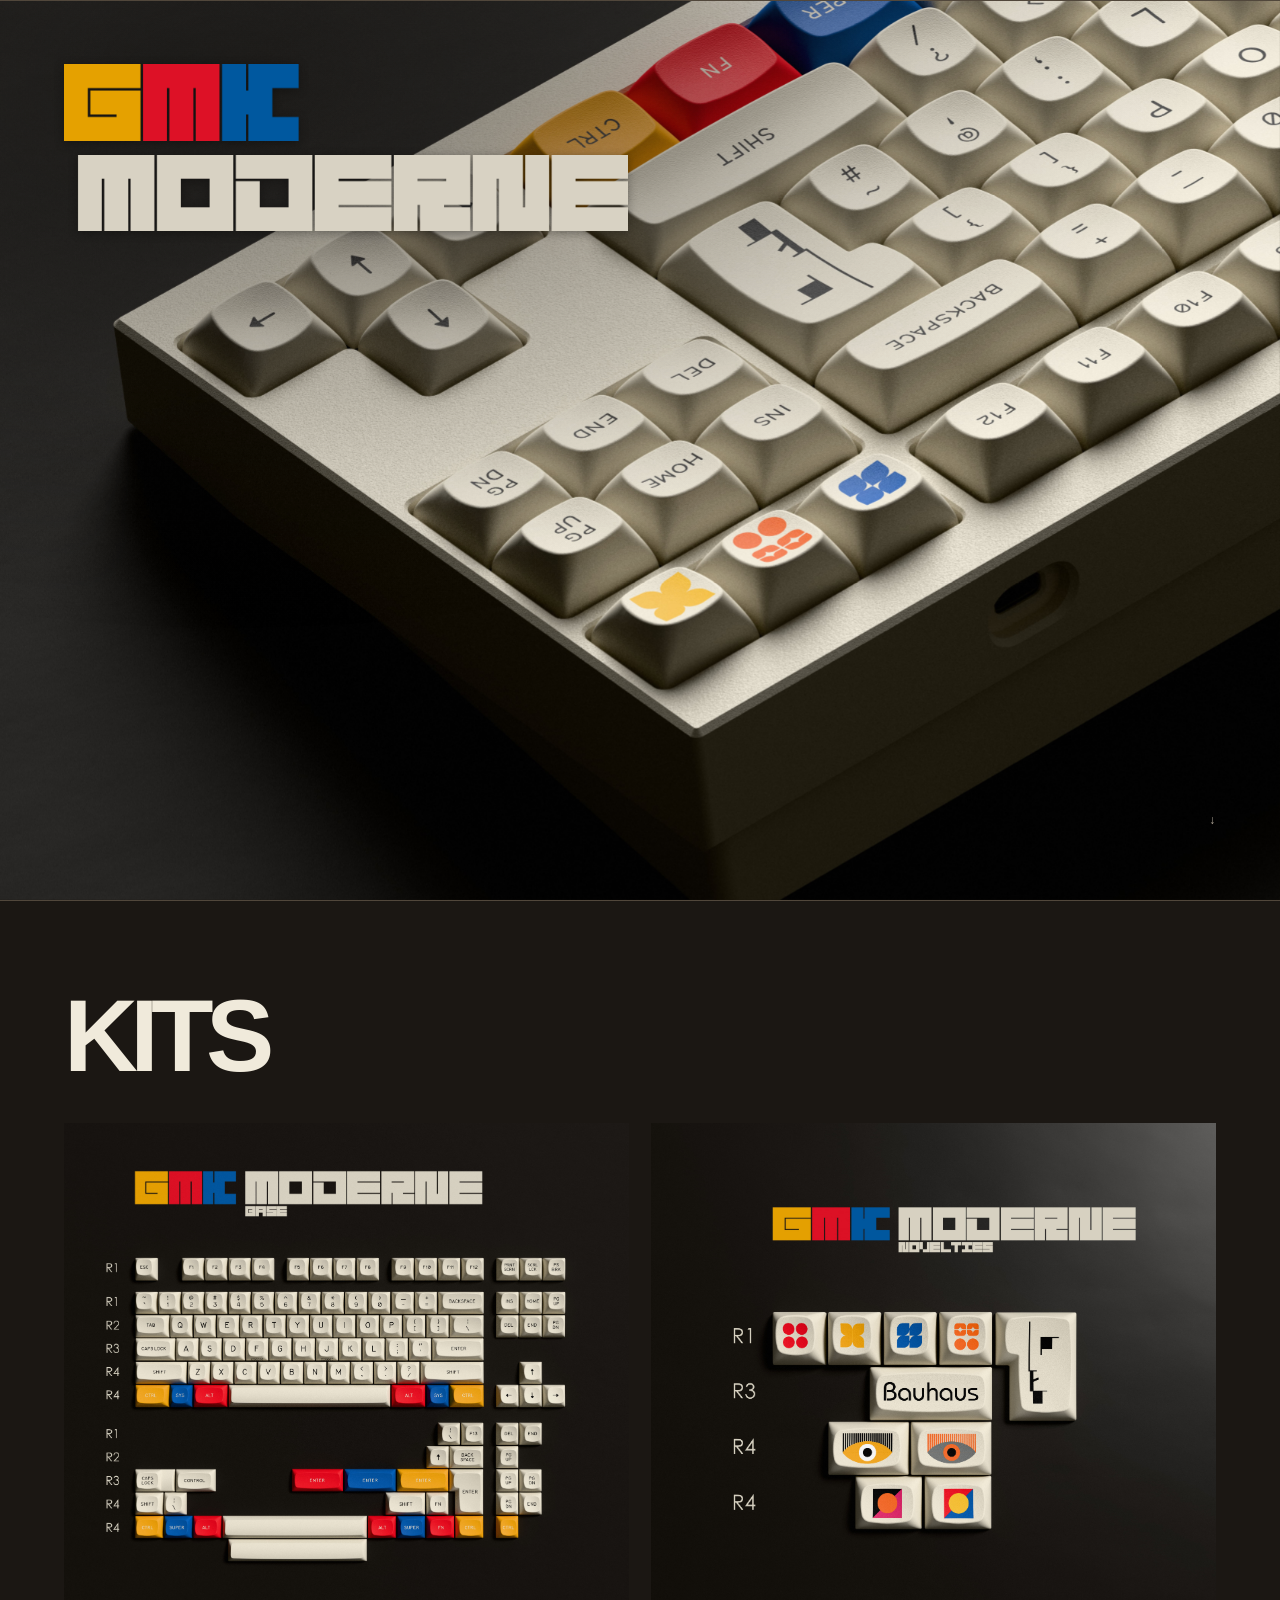
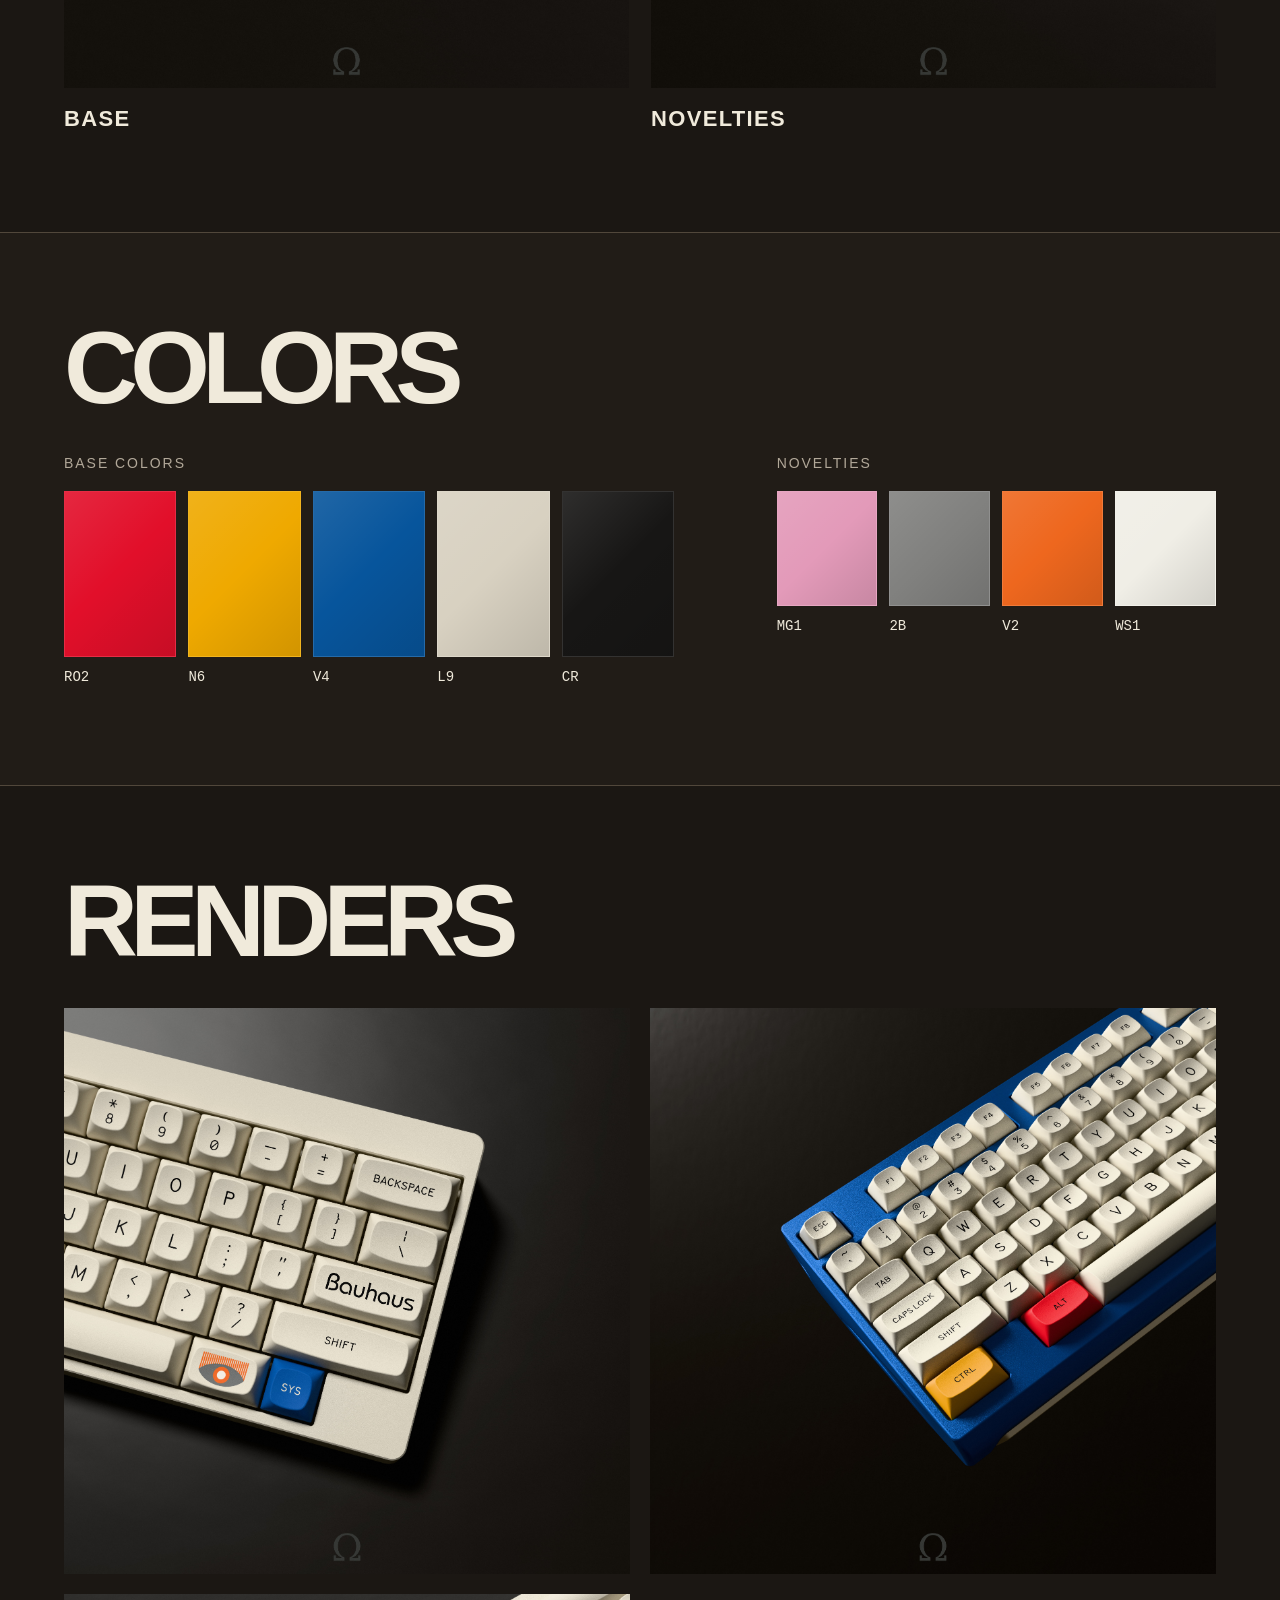
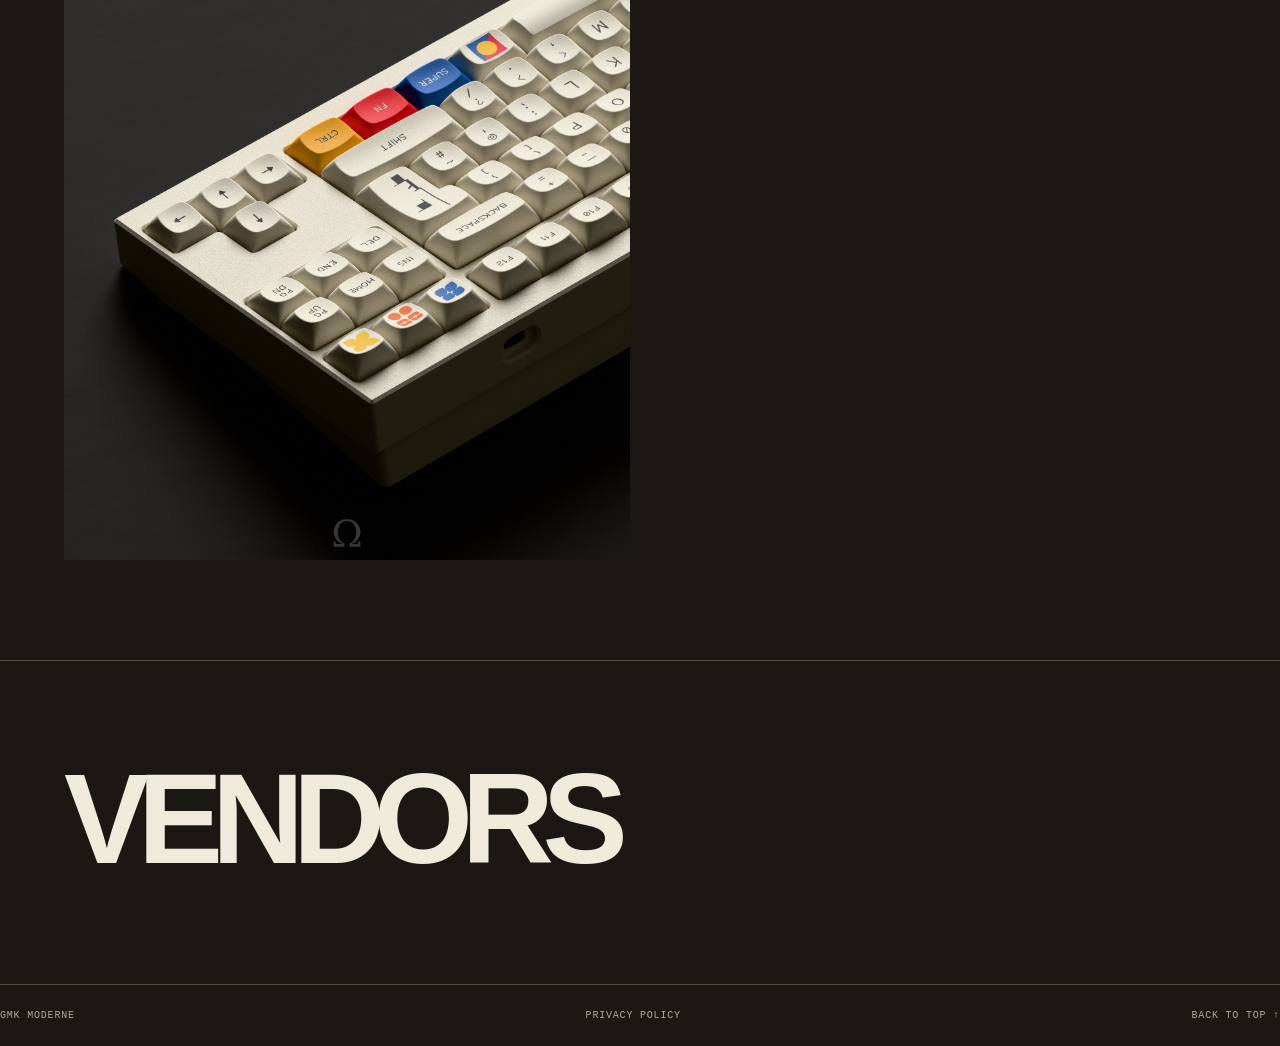
==== commit f049a65d: "Align vendors heading with sections" ====
--- a/index.html
+++ b/index.html
@@ -53,7 +53,7 @@
         <img class="render" src="assets/render3.jpg" alt="GMK Moderne keyboard render, alternate angle" tabindex="0">
       </div>
     </div></section>
-    <section class="vendors" id="vendors"><div class="wrap vendors-inner">
+    <section class="section vendors" id="vendors"><div class="wrap vendors-inner">
       <h2>Vendors</h2>
     </div></section>
   </main>
--- a/assets/site.css
+++ b/assets/site.css
@@ -1,7 +1,8 @@
 :root{--bg:#1b1713;--panel:#241f19;--ink:#f0eadb;--muted:#b2a899;--rule:#51473b;--red:#e20f2a;--yellow:#efa900;--blue:#07559c;--beige:#d8d1c1;--sans:Arial,Helvetica,sans-serif;--mono:"Courier New",monospace}
-    *{box-sizing:border-box}html{scroll-behavior:smooth;scroll-padding-top:76px}body{margin:0;background:var(--bg);color:var(--ink);font-family:var(--sans)}a{color:inherit;text-decoration:none}img{max-width:100%;display:block}button{font:inherit;color:inherit}.wrap{width:min(1500px,100%);margin:auto;padding:0 5vw}.header{position:fixed;z-index:10;top:0;left:0;right:0;background:rgba(27,23,19,.96);backdrop-filter:blur(8px);border-bottom:1px solid var(--rule);opacity:0;transform:translateY(-100%);pointer-events:none;transition:opacity .55s ease,transform .55s ease}.header.is-visible{opacity:1;transform:translateY(0);pointer-events:auto}.nav{height:74px;display:flex;align-items:center;gap:32px}.brand{display:block;width:180px;flex:none}.brand img{width:100%;height:auto}.nav-links{display:flex;align-items:center;gap:clamp(12px,2.3vw,34px);margin-left:auto}.nav-links a{font-size:13px;padding:12px 8px;letter-spacing:.1em;text-transform:uppercase;color:#d8d1c4;transition:color .18s}.nav-links a:hover,.nav-links a:focus-visible{color:var(--hover-color,var(--yellow));outline:none}.menu{display:none;background:none;border:0;font-size:25px}.hero{height:100svh;min-height:680px;position:relative;overflow:hidden;display:flex;align-items:center;padding:45px 0}.hero::before{content:"";position:absolute;inset:0;z-index:2;pointer-events:none;background:radial-gradient(ellipse 78% 62% at 18% 8%,rgba(12,10,8,.5) 0%,rgba(12,10,8,.32) 42%,rgba(12,10,8,.12) 72%,rgba(12,10,8,0) 100%)}.hero-image{position:absolute;inset:0;width:100%;height:100%;object-fit:cover;object-position:center center;z-index:0;will-change:transform}.hero-wordmark{--mark-w:min(63vw,820px);--mark-h:calc(var(--mark-w) / 10.53);position:absolute;z-index:3;top:7%;left:5vw;width:var(--mark-w);height:calc(var(--mark-h) * 2 + 14px);display:flex;flex-direction:column;gap:14px;pointer-events:none;filter:drop-shadow(0 2px 5px rgba(0,0,0,.35))}.wordmark-gmk,.wordmark-moderne{display:block;height:var(--mark-h);flex:none;background-image:url("assets/gmk-moderne-logo.png");background-repeat:no-repeat;background-size:var(--mark-w) var(--mark-h)}.wordmark-gmk{width:30%;background-position:left center}.wordmark-moderne{width:70%;background-position:right center}.hero-image:focus{outline:2px solid var(--yellow)}.hero-arrow{position:absolute;right:5vw;bottom:8%;font:12px var(--mono);color:var(--muted);z-index:3}
-    section{border-top:1px solid var(--rule)}.section{padding:92px 0 100px}.section-heading{display:flex;justify-content:space-between;align-items:end;gap:24px;margin-bottom:44px}.section-heading h2{font-size:clamp(48px,8vw,112px);line-height:.84;letter-spacing:-.075em;text-transform:uppercase;margin:0;font-weight:900}.section-heading p{margin:0;color:var(--muted);font-size:14px;max-width:250px;line-height:1.4}.kits-grid{display:grid;grid-template-columns:1fr 1fr;gap:22px}.kit-card{min-width:0}.kit-image{width:100%;aspect-ratio:1;object-fit:cover;background:#211f1c;cursor:zoom-in;transition:transform .45s cubic-bezier(.2,.75,.2,1),filter .3s}.kit-image:hover{transform:scale(.985);filter:brightness(1.08)}.kit-image:focus-visible,.render:focus-visible{outline:2px solid var(--yellow);outline-offset:4px}.kit-title{font-size:22px;letter-spacing:.06em;text-transform:uppercase;margin:18px 0 0;font-weight:700}.colors{background:#211c17}.color-groups{display:grid;grid-template-columns:1fr .72fr;gap:8vw}.color-group h3{font-size:14px;font-weight:500;letter-spacing:.14em;text-transform:uppercase;margin:0 0 20px;color:var(--muted)}.swatches{display:grid;grid-template-columns:repeat(5,1fr);gap:12px}.swatch{min-width:0}.chip{height:clamp(90px,13vw,170px);border:1px solid rgba(255,255,255,.12);margin-bottom:10px;position:relative;overflow:hidden}.chip::after{content:"";position:absolute;inset:0;background:linear-gradient(135deg,rgba(255,255,255,.1),transparent 48%,rgba(0,0,0,.12))}.swatch b{font:14px var(--mono);font-weight:400}.swatches.extra{grid-template-columns:repeat(4,1fr)}.extra .chip{height:clamp(68px,9vw,120px)}.renders-grid{display:grid;grid-template-columns:1fr 1fr;gap:20px}.render{aspect-ratio:1;width:100%;object-fit:cover;background:#201e1b;cursor:zoom-in;transition:transform .45s cubic-bezier(.2,.75,.2,1),filter .3s}.render:hover{transform:scale(.985);filter:brightness(1.08)}.vendors{min-height:36vh;display:flex;align-items:center}.vendors-inner{width:100%;display:grid;grid-template-columns:1fr;align-items:center}.vendors h2{font-size:clamp(56px,10vw,144px);line-height:.8;letter-spacing:-.09em;text-transform:uppercase;margin:0;font-weight:900}.vendor-panel{display:none}.footer{border-top:1px solid var(--rule);padding:25px 0;color:var(--muted);font:10px var(--mono);letter-spacing:.08em;display:flex;justify-content:space-between}
+    *{box-sizing:border-box}html{scroll-behavior:smooth;scroll-padding-top:76px}body{margin:0;background:var(--bg);color:var(--ink);font-family:var(--sans)}a{color:inherit;text-decoration:none}img{max-width:100%;display:block}button{font:inherit;color:inherit}.wrap{width:min(1500px,100%);margin:auto;padding:0 5vw}.header{position:fixed;z-index:10;top:0;left:0;right:0;background:rgba(27,23,19,.96);backdrop-filter:blur(8px);border-bottom:1px solid var(--rule);opacity:0;transform:translateY(-100%);pointer-events:none;transition:opacity .55s ease,transform .55s ease}.header.is-visible{opacity:1;transform:translateY(0);pointer-events:auto}.nav{height:74px;display:flex;align-items:center;gap:32px}.brand{display:block;width:180px;flex:none}.brand img{width:100%;height:auto}.nav-links{display:flex;align-items:center;gap:clamp(12px,2.3vw,34px);margin-left:auto}.nav-links a{font-size:13px;padding:12px 8px;letter-spacing:.1em;text-transform:uppercase;color:#d8d1c4;transition:color .18s}.nav-links a:hover,.nav-links a:focus-visible{color:var(--hover-color,var(--yellow));outline:none}.menu{display:none;background:none;border:0;font-size:25px}.hero{height:100svh;min-height:680px;position:relative;overflow:hidden;display:flex;align-items:center;padding:45px 0}.hero::before{content:"";position:absolute;inset:0;z-index:2;pointer-events:none;background:radial-gradient(ellipse 78% 62% at 18% 8%,rgba(12,10,8,.5) 0%,rgba(12,10,8,.32) 42%,rgba(12,10,8,.12) 72%,rgba(12,10,8,0) 100%)}.hero-image{position:absolute;inset:0;width:100%;height:100%;object-fit:cover;object-position:center center;z-index:0;will-change:transform}.hero-wordmark{--mark-w:min(63vw,820px);--mark-h:calc(var(--mark-w) / 10.53);position:absolute;z-index:3;top:7%;left:5vw;width:var(--mark-w);height:calc(var(--mark-h) * 2 + 14px);display:flex;flex-direction:column;gap:14px;pointer-events:none;filter:drop-shadow(0 2px 5px rgba(0,0,0,.35))}.wordmark-gmk,.wordmark-moderne{display:block;height:var(--mark-h);flex:none;background-image:url("gmk-moderne-logo.png");background-repeat:no-repeat;background-size:var(--mark-w) var(--mark-h)}.wordmark-gmk{width:30%;background-position:left center}.wordmark-moderne{width:70%;background-position:right center}.hero-image:focus{outline:2px solid var(--yellow)}.hero-arrow{position:absolute;right:5vw;bottom:8%;font:12px var(--mono);color:var(--muted);z-index:3}
+    section{border-top:1px solid var(--rule)}.section{padding:92px 0 100px}.section-heading{display:flex;justify-content:space-between;align-items:end;gap:24px;margin-bottom:44px}.section-heading h2{font-size:clamp(48px,8vw,112px);line-height:.84;letter-spacing:-.075em;text-transform:uppercase;margin:0;font-weight:900}.section-heading p{margin:0;color:var(--muted);font-size:14px;max-width:250px;line-height:1.4}.kits-grid{display:grid;grid-template-columns:1fr 1fr;gap:22px}.kit-card{min-width:0}.kit-image{width:100%;aspect-ratio:1;object-fit:cover;background:#211f1c;cursor:zoom-in;transition:transform .45s cubic-bezier(.2,.75,.2,1),filter .3s}.kit-image:hover{transform:scale(.985);filter:brightness(1.08)}.kit-image:focus-visible,.render:focus-visible{outline:2px solid var(--yellow);outline-offset:4px}.kit-title{font-size:22px;letter-spacing:.06em;text-transform:uppercase;margin:18px 0 0;font-weight:700}.colors{background:#211c17}.color-groups{display:grid;grid-template-columns:1fr .72fr;gap:8vw}.color-group h3{font-size:14px;font-weight:500;letter-spacing:.14em;text-transform:uppercase;margin:0 0 20px;color:var(--muted)}.swatches{display:grid;grid-template-columns:repeat(5,1fr);gap:12px}.swatch{min-width:0}.chip{height:clamp(90px,13vw,170px);border:1px solid rgba(255,255,255,.12);margin-bottom:10px;position:relative;overflow:hidden}.chip::after{content:"";position:absolute;inset:0;background:linear-gradient(135deg,rgba(255,255,255,.1),transparent 48%,rgba(0,0,0,.12))}.swatch b{font:14px var(--mono);font-weight:400}.swatches.extra{grid-template-columns:repeat(4,1fr)}.extra .chip{height:clamp(68px,9vw,120px)}.renders-grid{display:grid;grid-template-columns:1fr 1fr;gap:20px}.render{aspect-ratio:1;width:100%;object-fit:cover;background:#201e1b;cursor:zoom-in;transition:transform .45s cubic-bezier(.2,.75,.2,1),filter .3s}.render:hover{transform:scale(.985);filter:brightness(1.08)}.vendors{min-height:36vh;display:flex;align-items:flex-start}.vendors-inner{width:100%;display:grid;grid-template-columns:1fr;align-items:center}.vendors h2{font-size:clamp(56px,10vw,144px);line-height:.8;letter-spacing:-.09em;text-transform:uppercase;margin:0;font-weight:900}.vendor-panel{display:none}.footer{border-top:1px solid var(--rule);padding:25px 0;color:var(--muted);font:10px var(--mono);letter-spacing:.08em;display:flex;justify-content:space-between}
     dialog{border:0;padding:0;background:rgba(9,9,9,.96);max-width:none;max-height:none;width:100vw;height:100dvh;color:white}dialog::backdrop{background:#090909;opacity:0;transition:opacity .32s ease}dialog[open]::backdrop{opacity:1}.lightbox{height:100%;display:grid;place-items:center;position:relative;padding:5vh 5vw;opacity:0;transform:scale(.96);transition:opacity .32s ease,transform .42s cubic-bezier(.2,.75,.2,1)}.lightbox.is-open{opacity:1;transform:scale(1)}.lightbox img{max-height:90vh;max-width:90vw;object-fit:contain}.lightbox button{position:absolute;right:3vw;top:3vh;border:0;background:none;font-size:38px;cursor:pointer}
     @media(max-width:700px){html{scroll-padding-top:64px}.nav{height:64px}.brand{width:148px}.menu{display:block;margin-left:auto}.nav-links{display:none;position:absolute;top:64px;left:0;right:0;margin:0;padding:22px 5vw 26px;background:var(--bg);border-bottom:1px solid var(--rule);flex-wrap:wrap;justify-content:flex-end;gap:10px 14px}.nav-links a{font-size:12px;padding:10px 7px}.nav-links.open{display:flex}.hero{height:100svh;min-height:650px;align-items:flex-start;padding-top:140px}.hero-image{width:100%;height:100%;margin:0;object-position:center center}.hero-wordmark{--mark-w:84vw;--mark-h:calc(var(--mark-w) / 10.53);top:7%;left:4vw;height:calc(var(--mark-h) * 2 + 9px);gap:9px}.hero-arrow{bottom:7%;right:5vw}.section{padding:65px 0 72px}.section-heading{display:block;margin-bottom:28px}.section-heading p{margin-top:15px}.kits-grid{gap:12px}.kit-title{font-size:17px;margin-top:12px}.color-groups{grid-template-columns:1fr;gap:42px}.swatches{gap:8px}.chip{height:clamp(72px,18vw,130px);margin-bottom:7px}.swatch b{font-size:12px}.extra .chip{height:clamp(62px,14vw,100px)}.renders-grid{grid-template-columns:1fr;gap:14px}.vendors{min-height:360px}.vendors-inner{grid-template-columns:1fr;gap:0}.vendor-panel{display:none}.footer{gap:12px;flex-wrap:wrap}}
-    @media(prefers-reduced-motion:reduce){html{scroll-behavior:auto}*,*:before,*:after{transition:none!important}}
+    @supports (animation-timeline:view()){main > .section > .wrap,main > .vendors > .wrap{animation:section-drift linear both;animation-timeline:view();animation-range:entry 0% exit 100%}@keyframes section-drift{from{transform:translateY(18px)}to{transform:translateY(-18px)}}}
+    @media(prefers-reduced-motion:reduce){html{scroll-behavior:auto}*,*:before,*:after{transition:none!important;animation:none!important}}
 .chip-red{background:#e20f2a}.chip-yellow{background:#efa900}.chip-blue{background:#07559c}.chip-beige{background:#d8d1c1}.chip-black{background:#171615}.chip-pink{background:#e39ab9}.chip-gray{background:#81817f}.chip-orange{background:#ee671e}.chip-white{background:#f0eee6}
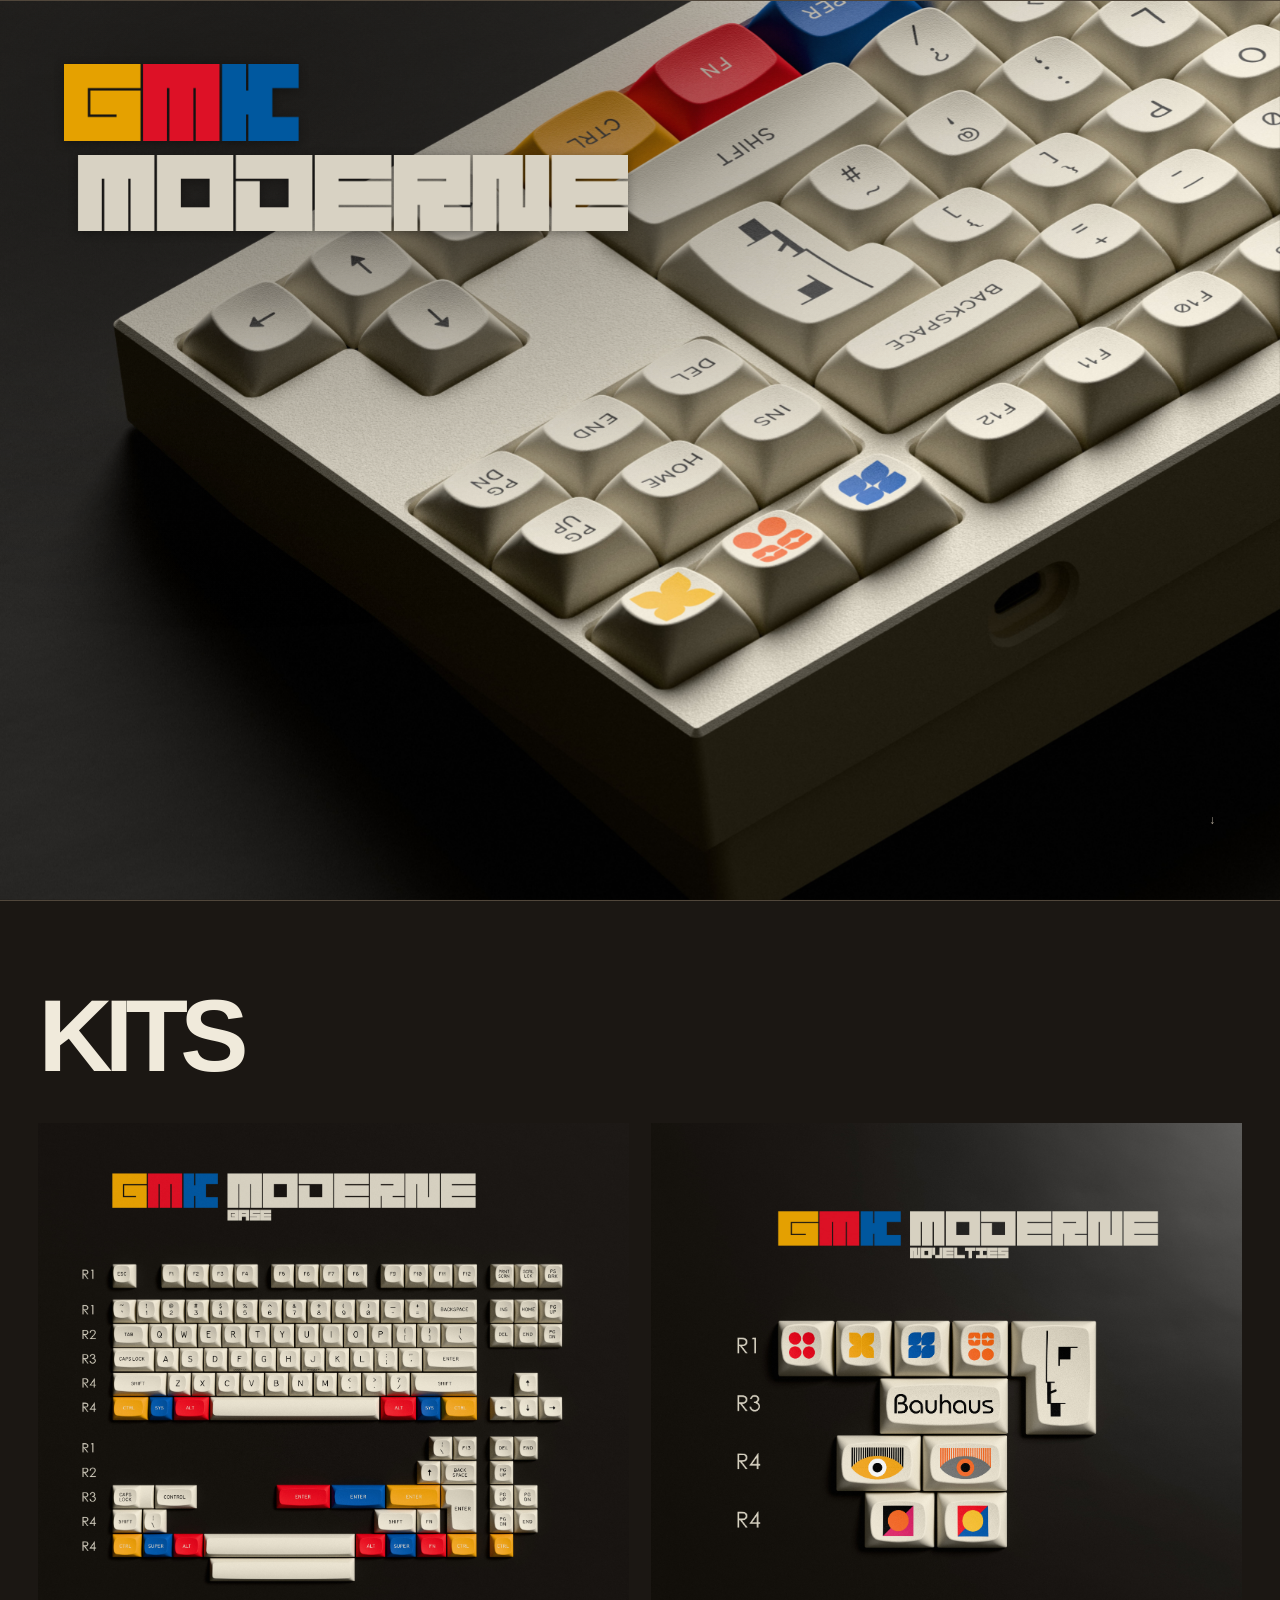
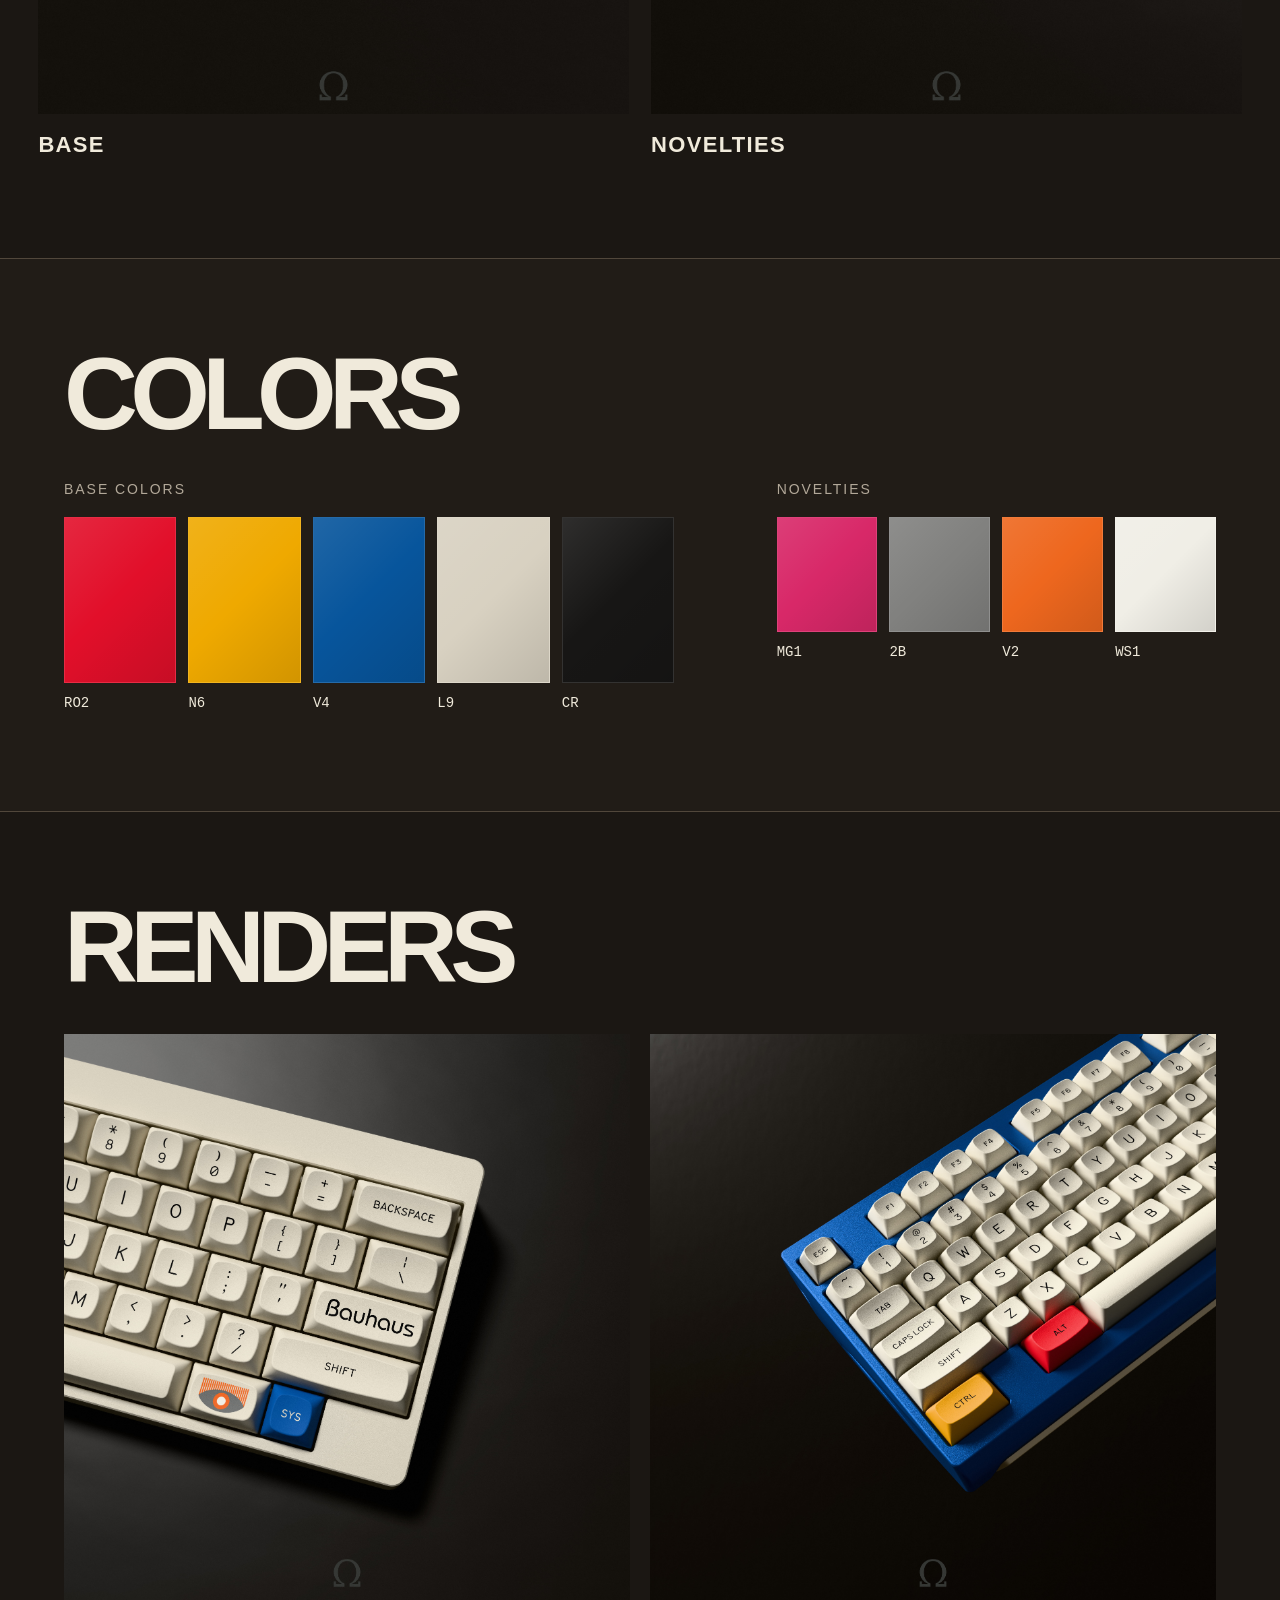
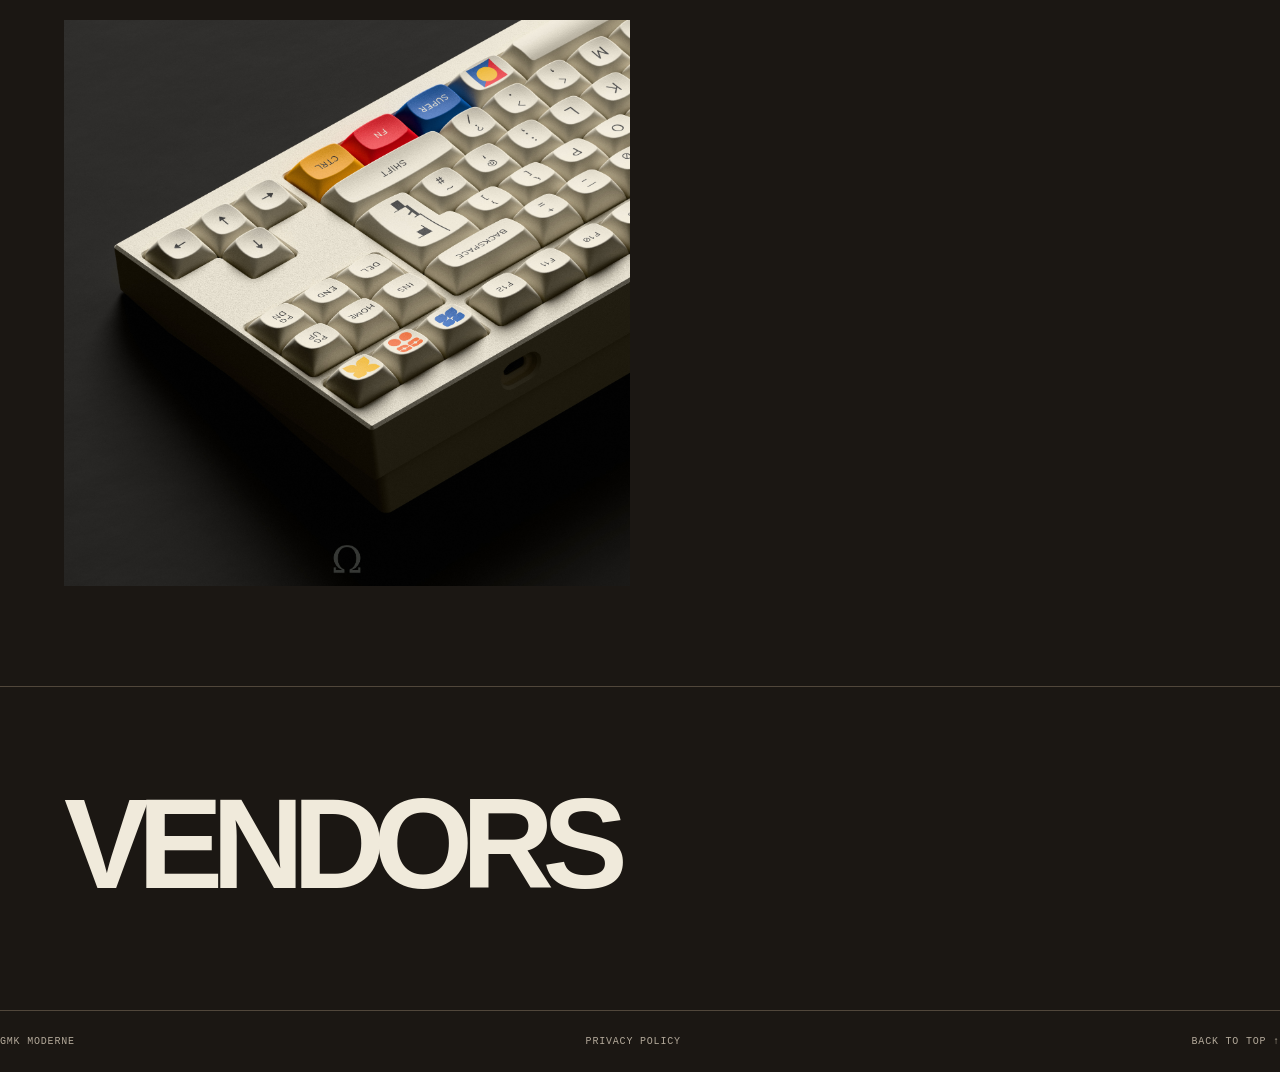
==== commit 21ce8f67: "Enlarge kit previews" ====
--- a/index.html
+++ b/index.html
@@ -20,7 +20,7 @@
       <div class="hero-wordmark" role="img" aria-label="GMK Moderne"><span class="wordmark-gmk"></span><span class="wordmark-moderne"></span></div>
       <a class="hero-arrow" href="#kits" aria-label="Scroll to kits">↓</a>
     </section>
-    <section class="section" id="kits"><div class="wrap">
+    <section class="section kits-section" id="kits"><div class="wrap">
       <div class="section-heading"><h2>Kits</h2></div>
       <div class="kits-grid">
         <article class="kit-card"><img class="kit-image" src="assets/base.jpg" alt="GMK Moderne base kit layout" tabindex="0"><h3 class="kit-title">Base</h3></article>
--- a/assets/site.css
+++ b/assets/site.css
@@ -1,8 +1,8 @@
 :root{--bg:#1b1713;--panel:#241f19;--ink:#f0eadb;--muted:#b2a899;--rule:#51473b;--red:#e20f2a;--yellow:#efa900;--blue:#07559c;--beige:#d8d1c1;--sans:Arial,Helvetica,sans-serif;--mono:"Courier New",monospace}
     *{box-sizing:border-box}html{scroll-behavior:smooth;scroll-padding-top:76px}body{margin:0;background:var(--bg);color:var(--ink);font-family:var(--sans)}a{color:inherit;text-decoration:none}img{max-width:100%;display:block}button{font:inherit;color:inherit}.wrap{width:min(1500px,100%);margin:auto;padding:0 5vw}.header{position:fixed;z-index:10;top:0;left:0;right:0;background:rgba(27,23,19,.96);backdrop-filter:blur(8px);border-bottom:1px solid var(--rule);opacity:0;transform:translateY(-100%);pointer-events:none;transition:opacity .55s ease,transform .55s ease}.header.is-visible{opacity:1;transform:translateY(0);pointer-events:auto}.nav{height:74px;display:flex;align-items:center;gap:32px}.brand{display:block;width:180px;flex:none}.brand img{width:100%;height:auto}.nav-links{display:flex;align-items:center;gap:clamp(12px,2.3vw,34px);margin-left:auto}.nav-links a{font-size:13px;padding:12px 8px;letter-spacing:.1em;text-transform:uppercase;color:#d8d1c4;transition:color .18s}.nav-links a:hover,.nav-links a:focus-visible{color:var(--hover-color,var(--yellow));outline:none}.menu{display:none;background:none;border:0;font-size:25px}.hero{height:100svh;min-height:680px;position:relative;overflow:hidden;display:flex;align-items:center;padding:45px 0}.hero::before{content:"";position:absolute;inset:0;z-index:2;pointer-events:none;background:radial-gradient(ellipse 78% 62% at 18% 8%,rgba(12,10,8,.5) 0%,rgba(12,10,8,.32) 42%,rgba(12,10,8,.12) 72%,rgba(12,10,8,0) 100%)}.hero-image{position:absolute;inset:0;width:100%;height:100%;object-fit:cover;object-position:center center;z-index:0;will-change:transform}.hero-wordmark{--mark-w:min(63vw,820px);--mark-h:calc(var(--mark-w) / 10.53);position:absolute;z-index:3;top:7%;left:5vw;width:var(--mark-w);height:calc(var(--mark-h) * 2 + 14px);display:flex;flex-direction:column;gap:14px;pointer-events:none;filter:drop-shadow(0 2px 5px rgba(0,0,0,.35))}.wordmark-gmk,.wordmark-moderne{display:block;height:var(--mark-h);flex:none;background-image:url("gmk-moderne-logo.png");background-repeat:no-repeat;background-size:var(--mark-w) var(--mark-h)}.wordmark-gmk{width:30%;background-position:left center}.wordmark-moderne{width:70%;background-position:right center}.hero-image:focus{outline:2px solid var(--yellow)}.hero-arrow{position:absolute;right:5vw;bottom:8%;font:12px var(--mono);color:var(--muted);z-index:3}
-    section{border-top:1px solid var(--rule)}.section{padding:92px 0 100px}.section-heading{display:flex;justify-content:space-between;align-items:end;gap:24px;margin-bottom:44px}.section-heading h2{font-size:clamp(48px,8vw,112px);line-height:.84;letter-spacing:-.075em;text-transform:uppercase;margin:0;font-weight:900}.section-heading p{margin:0;color:var(--muted);font-size:14px;max-width:250px;line-height:1.4}.kits-grid{display:grid;grid-template-columns:1fr 1fr;gap:22px}.kit-card{min-width:0}.kit-image{width:100%;aspect-ratio:1;object-fit:cover;background:#211f1c;cursor:zoom-in;transition:transform .45s cubic-bezier(.2,.75,.2,1),filter .3s}.kit-image:hover{transform:scale(.985);filter:brightness(1.08)}.kit-image:focus-visible,.render:focus-visible{outline:2px solid var(--yellow);outline-offset:4px}.kit-title{font-size:22px;letter-spacing:.06em;text-transform:uppercase;margin:18px 0 0;font-weight:700}.colors{background:#211c17}.color-groups{display:grid;grid-template-columns:1fr .72fr;gap:8vw}.color-group h3{font-size:14px;font-weight:500;letter-spacing:.14em;text-transform:uppercase;margin:0 0 20px;color:var(--muted)}.swatches{display:grid;grid-template-columns:repeat(5,1fr);gap:12px}.swatch{min-width:0}.chip{height:clamp(90px,13vw,170px);border:1px solid rgba(255,255,255,.12);margin-bottom:10px;position:relative;overflow:hidden}.chip::after{content:"";position:absolute;inset:0;background:linear-gradient(135deg,rgba(255,255,255,.1),transparent 48%,rgba(0,0,0,.12))}.swatch b{font:14px var(--mono);font-weight:400}.swatches.extra{grid-template-columns:repeat(4,1fr)}.extra .chip{height:clamp(68px,9vw,120px)}.renders-grid{display:grid;grid-template-columns:1fr 1fr;gap:20px}.render{aspect-ratio:1;width:100%;object-fit:cover;background:#201e1b;cursor:zoom-in;transition:transform .45s cubic-bezier(.2,.75,.2,1),filter .3s}.render:hover{transform:scale(.985);filter:brightness(1.08)}.vendors{min-height:36vh;display:flex;align-items:flex-start}.vendors-inner{width:100%;display:grid;grid-template-columns:1fr;align-items:center}.vendors h2{font-size:clamp(56px,10vw,144px);line-height:.8;letter-spacing:-.09em;text-transform:uppercase;margin:0;font-weight:900}.vendor-panel{display:none}.footer{border-top:1px solid var(--rule);padding:25px 0;color:var(--muted);font:10px var(--mono);letter-spacing:.08em;display:flex;justify-content:space-between}
+    section{border-top:1px solid var(--rule)}.section{padding:92px 0 100px}.section-heading{display:flex;justify-content:space-between;align-items:end;gap:24px;margin-bottom:44px}.section-heading h2{font-size:clamp(48px,8vw,112px);line-height:.84;letter-spacing:-.075em;text-transform:uppercase;margin:0;font-weight:900}.section-heading p{margin:0;color:var(--muted);font-size:14px;max-width:250px;line-height:1.4}.kits-section>.wrap{width:min(1700px,100%);padding-inline:3vw}.kits-grid{display:grid;grid-template-columns:1fr 1fr;gap:22px}.kit-card{min-width:0}.kit-image{width:100%;aspect-ratio:1;object-fit:cover;background:#211f1c;cursor:zoom-in;transition:transform .45s cubic-bezier(.2,.75,.2,1),filter .3s}.kit-image:hover{transform:scale(.985);filter:brightness(1.08)}.kit-image:focus-visible,.render:focus-visible{outline:2px solid var(--yellow);outline-offset:4px}.kit-title{font-size:22px;letter-spacing:.06em;text-transform:uppercase;margin:18px 0 0;font-weight:700}.colors{background:#211c17}.color-groups{display:grid;grid-template-columns:1fr .72fr;gap:8vw}.color-group h3{font-size:14px;font-weight:500;letter-spacing:.14em;text-transform:uppercase;margin:0 0 20px;color:var(--muted)}.swatches{display:grid;grid-template-columns:repeat(5,1fr);gap:12px}.swatch{min-width:0}.chip{height:clamp(90px,13vw,170px);border:1px solid rgba(255,255,255,.12);margin-bottom:10px;position:relative;overflow:hidden}.chip::after{content:"";position:absolute;inset:0;background:linear-gradient(135deg,rgba(255,255,255,.1),transparent 48%,rgba(0,0,0,.12))}.swatch b{font:14px var(--mono);font-weight:400}.swatches.extra{grid-template-columns:repeat(4,1fr)}.extra .chip{height:clamp(68px,9vw,120px)}.renders-grid{display:grid;grid-template-columns:1fr 1fr;gap:20px}.render{aspect-ratio:1;width:100%;object-fit:cover;background:#201e1b;cursor:zoom-in;transition:transform .45s cubic-bezier(.2,.75,.2,1),filter .3s}.render:hover{transform:scale(.985);filter:brightness(1.08)}.vendors{min-height:36vh;display:flex;align-items:flex-start}.vendors-inner{width:100%;display:grid;grid-template-columns:1fr;align-items:center}.vendors h2{font-size:clamp(56px,10vw,144px);line-height:.8;letter-spacing:-.09em;text-transform:uppercase;margin:0;font-weight:900}.vendor-panel{display:none}.footer{border-top:1px solid var(--rule);padding:25px 0;color:var(--muted);font:10px var(--mono);letter-spacing:.08em;display:flex;justify-content:space-between}
     dialog{border:0;padding:0;background:rgba(9,9,9,.96);max-width:none;max-height:none;width:100vw;height:100dvh;color:white}dialog::backdrop{background:#090909;opacity:0;transition:opacity .32s ease}dialog[open]::backdrop{opacity:1}.lightbox{height:100%;display:grid;place-items:center;position:relative;padding:5vh 5vw;opacity:0;transform:scale(.96);transition:opacity .32s ease,transform .42s cubic-bezier(.2,.75,.2,1)}.lightbox.is-open{opacity:1;transform:scale(1)}.lightbox img{max-height:90vh;max-width:90vw;object-fit:contain}.lightbox button{position:absolute;right:3vw;top:3vh;border:0;background:none;font-size:38px;cursor:pointer}
-    @media(max-width:700px){html{scroll-padding-top:64px}.nav{height:64px}.brand{width:148px}.menu{display:block;margin-left:auto}.nav-links{display:none;position:absolute;top:64px;left:0;right:0;margin:0;padding:22px 5vw 26px;background:var(--bg);border-bottom:1px solid var(--rule);flex-wrap:wrap;justify-content:flex-end;gap:10px 14px}.nav-links a{font-size:12px;padding:10px 7px}.nav-links.open{display:flex}.hero{height:100svh;min-height:650px;align-items:flex-start;padding-top:140px}.hero-image{width:100%;height:100%;margin:0;object-position:center center}.hero-wordmark{--mark-w:84vw;--mark-h:calc(var(--mark-w) / 10.53);top:7%;left:4vw;height:calc(var(--mark-h) * 2 + 9px);gap:9px}.hero-arrow{bottom:7%;right:5vw}.section{padding:65px 0 72px}.section-heading{display:block;margin-bottom:28px}.section-heading p{margin-top:15px}.kits-grid{gap:12px}.kit-title{font-size:17px;margin-top:12px}.color-groups{grid-template-columns:1fr;gap:42px}.swatches{gap:8px}.chip{height:clamp(72px,18vw,130px);margin-bottom:7px}.swatch b{font-size:12px}.extra .chip{height:clamp(62px,14vw,100px)}.renders-grid{grid-template-columns:1fr;gap:14px}.vendors{min-height:360px}.vendors-inner{grid-template-columns:1fr;gap:0}.vendor-panel{display:none}.footer{gap:12px;flex-wrap:wrap}}
+    @media(max-width:700px){html{scroll-padding-top:64px}.nav{height:64px}.brand{width:148px}.menu{display:block;margin-left:auto}.nav-links{display:none;position:absolute;top:64px;left:0;right:0;margin:0;padding:22px 5vw 26px;background:var(--bg);border-bottom:1px solid var(--rule);flex-wrap:wrap;justify-content:flex-end;gap:10px 14px}.nav-links a{font-size:12px;padding:10px 7px}.nav-links.open{display:flex}.hero{height:100svh;min-height:650px;align-items:flex-start;padding-top:140px}.hero-image{width:100%;height:100%;margin:0;object-position:center center}.hero-wordmark{--mark-w:84vw;--mark-h:calc(var(--mark-w) / 10.53);top:7%;left:4vw;height:calc(var(--mark-h) * 2 + 9px);gap:9px}.hero-arrow{bottom:7%;right:5vw}.section{padding:65px 0 72px}.section-heading{display:block;margin-bottom:28px}.section-heading p{margin-top:15px}.kits-section>.wrap{padding-inline:5vw}.kits-grid{grid-template-columns:1fr;gap:20px}.kit-title{font-size:17px;margin-top:12px}.color-groups{grid-template-columns:1fr;gap:42px}.swatches{gap:8px}.chip{height:clamp(72px,18vw,130px);margin-bottom:7px}.swatch b{font-size:12px}.extra .chip{height:clamp(62px,14vw,100px)}.renders-grid{grid-template-columns:1fr;gap:14px}.vendors{min-height:360px}.vendors-inner{grid-template-columns:1fr;gap:0}.vendor-panel{display:none}.footer{gap:12px;flex-wrap:wrap}}
     @supports (animation-timeline:view()){main > .section > .wrap,main > .vendors > .wrap{animation:section-drift linear both;animation-timeline:view();animation-range:entry 0% exit 100%}@keyframes section-drift{from{transform:translateY(18px)}to{transform:translateY(-18px)}}}
     @media(prefers-reduced-motion:reduce){html{scroll-behavior:auto}*,*:before,*:after{transition:none!important;animation:none!important}}
-.chip-red{background:#e20f2a}.chip-yellow{background:#efa900}.chip-blue{background:#07559c}.chip-beige{background:#d8d1c1}.chip-black{background:#171615}.chip-pink{background:#e39ab9}.chip-gray{background:#81817f}.chip-orange{background:#ee671e}.chip-white{background:#f0eee6}
+.chip-red{background:#e20f2a}.chip-yellow{background:#efa900}.chip-blue{background:#07559c}.chip-beige{background:#d8d1c1}.chip-black{background:#171615}.chip-pink{background:#d82868}.chip-gray{background:#81817f}.chip-orange{background:#ee671e}.chip-white{background:#f0eee6}
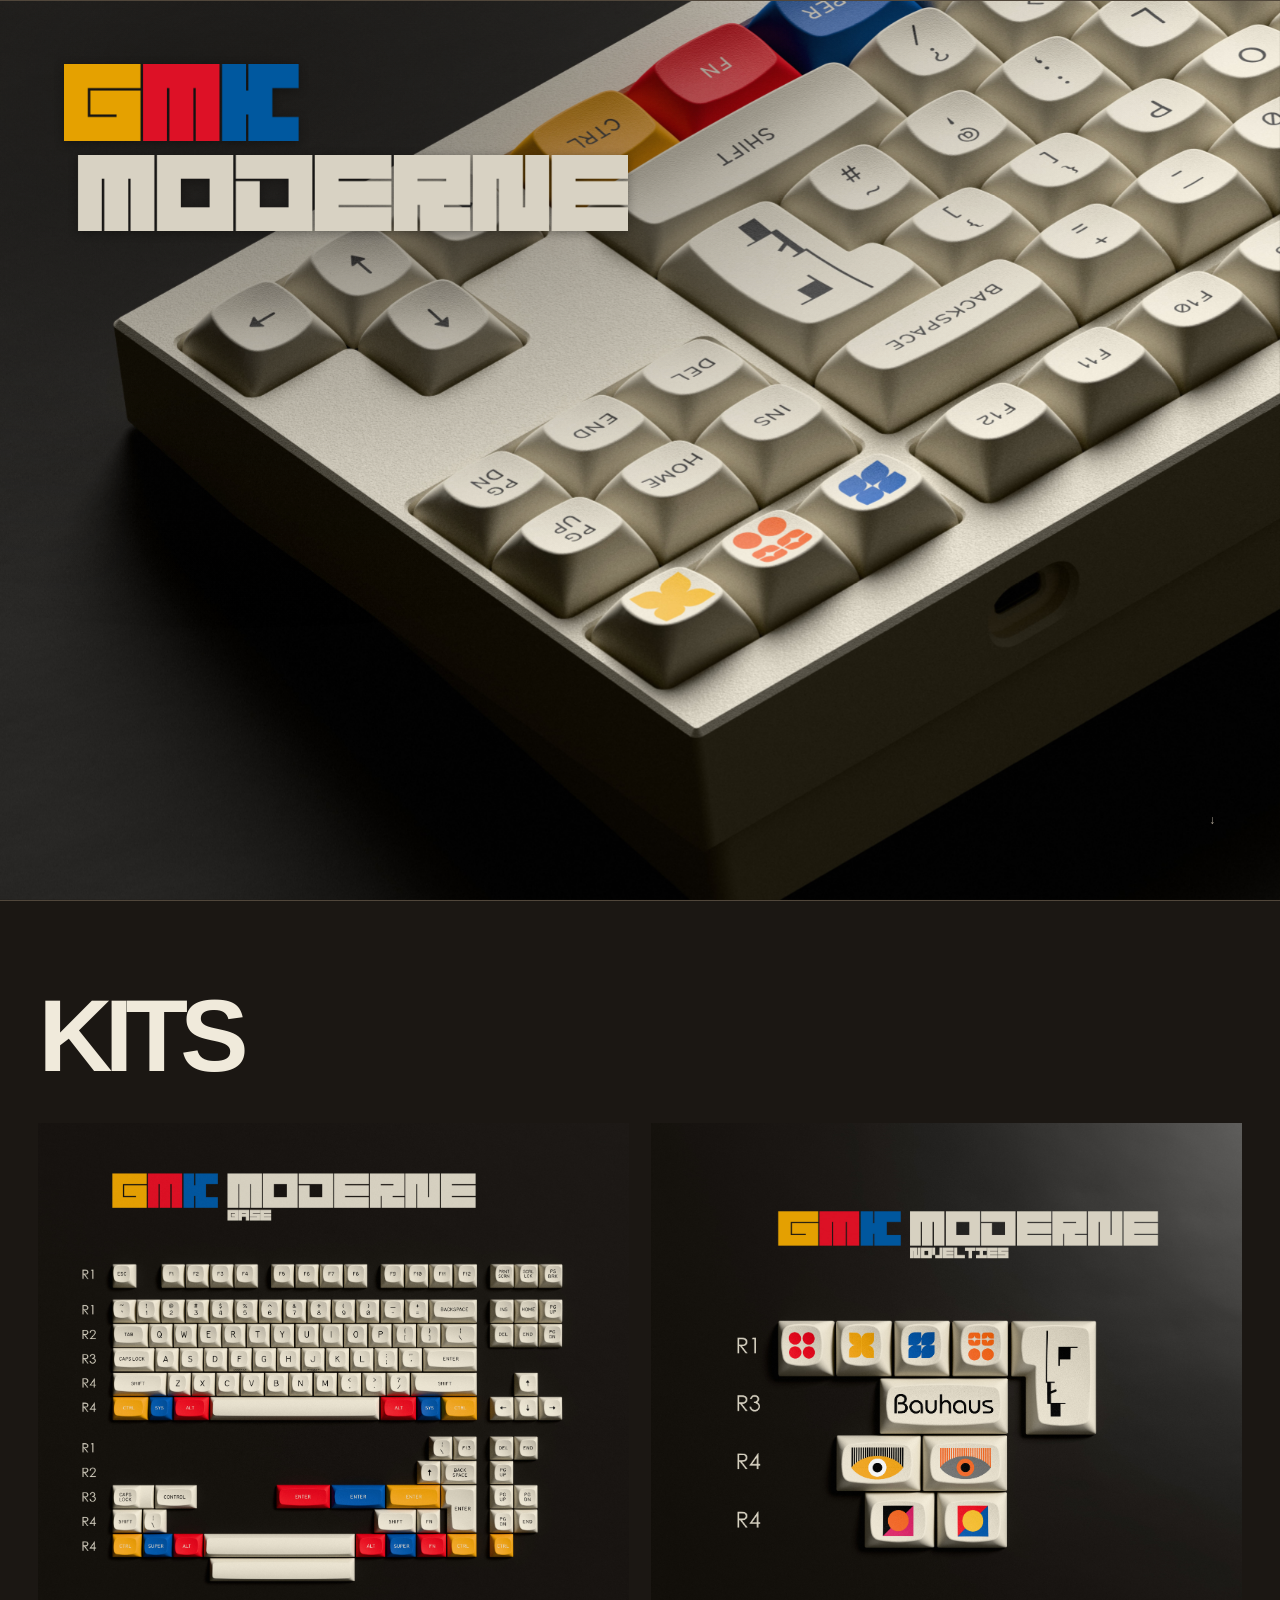
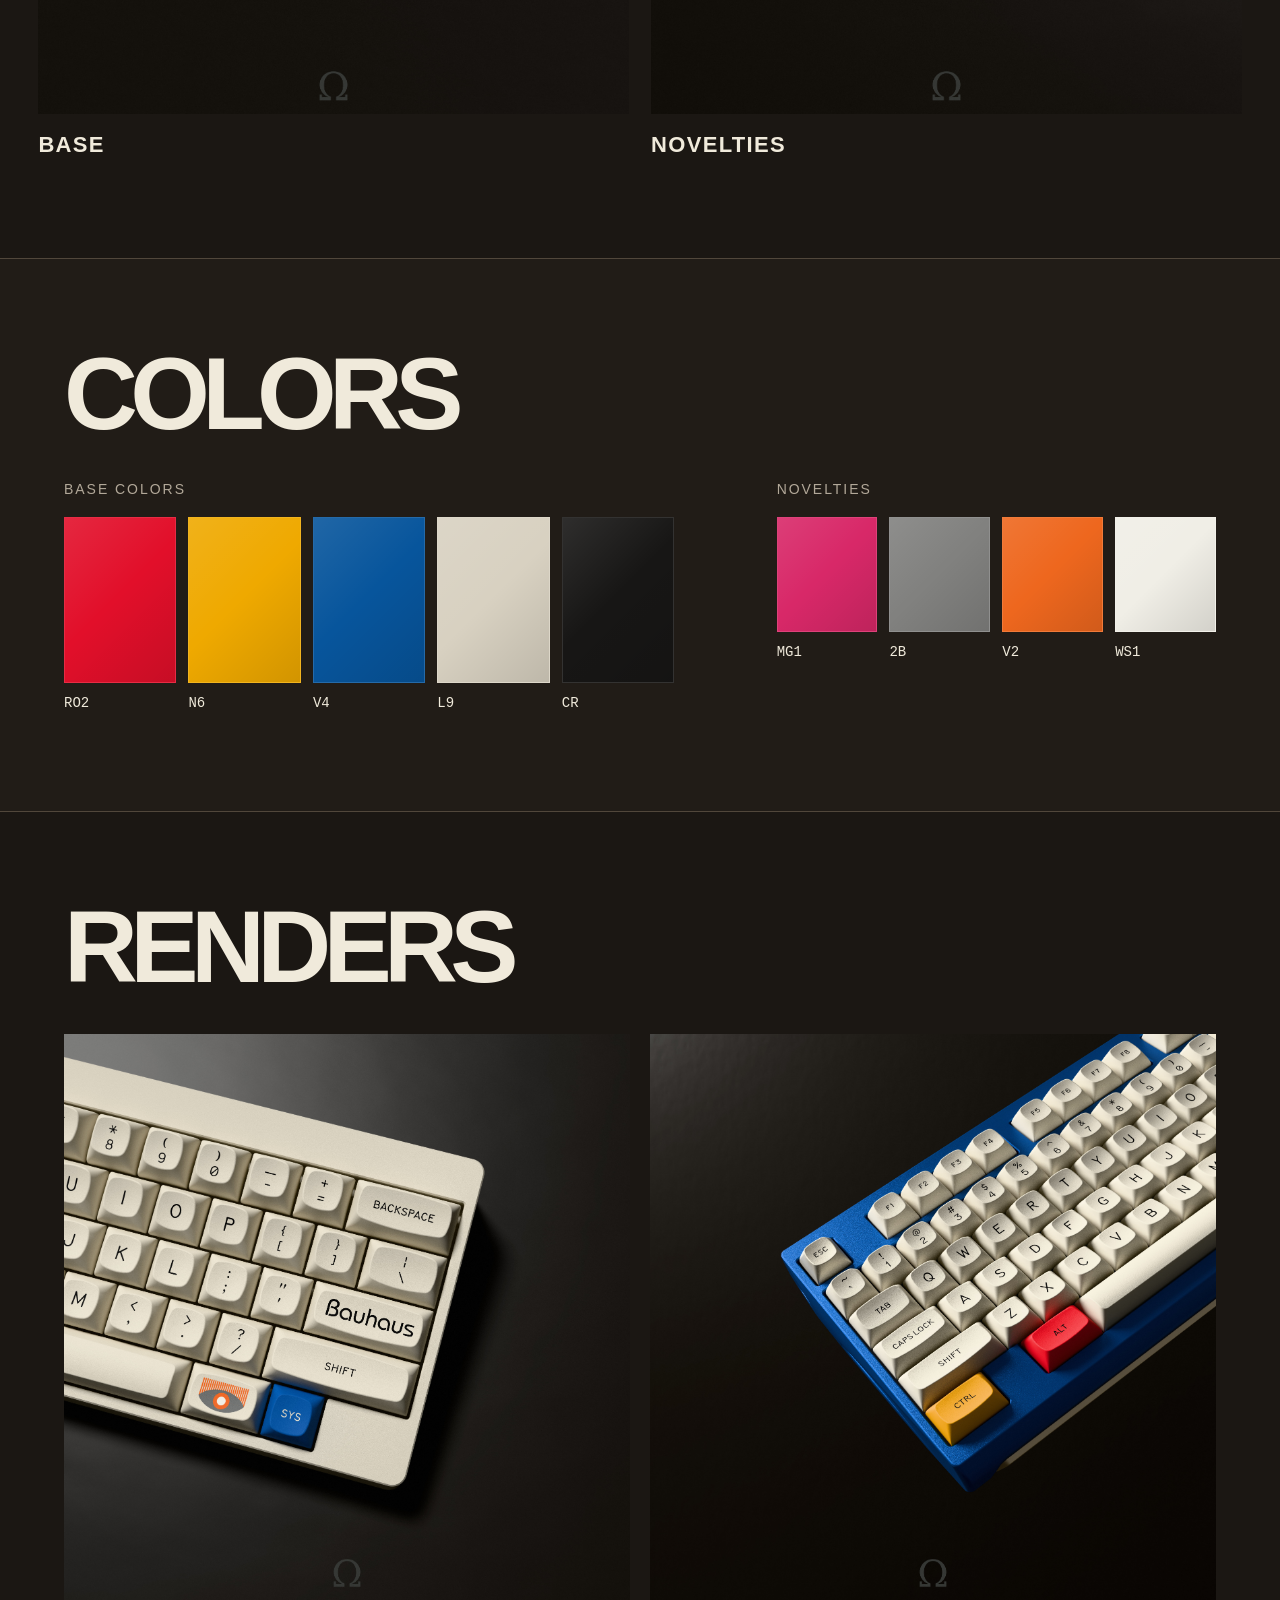
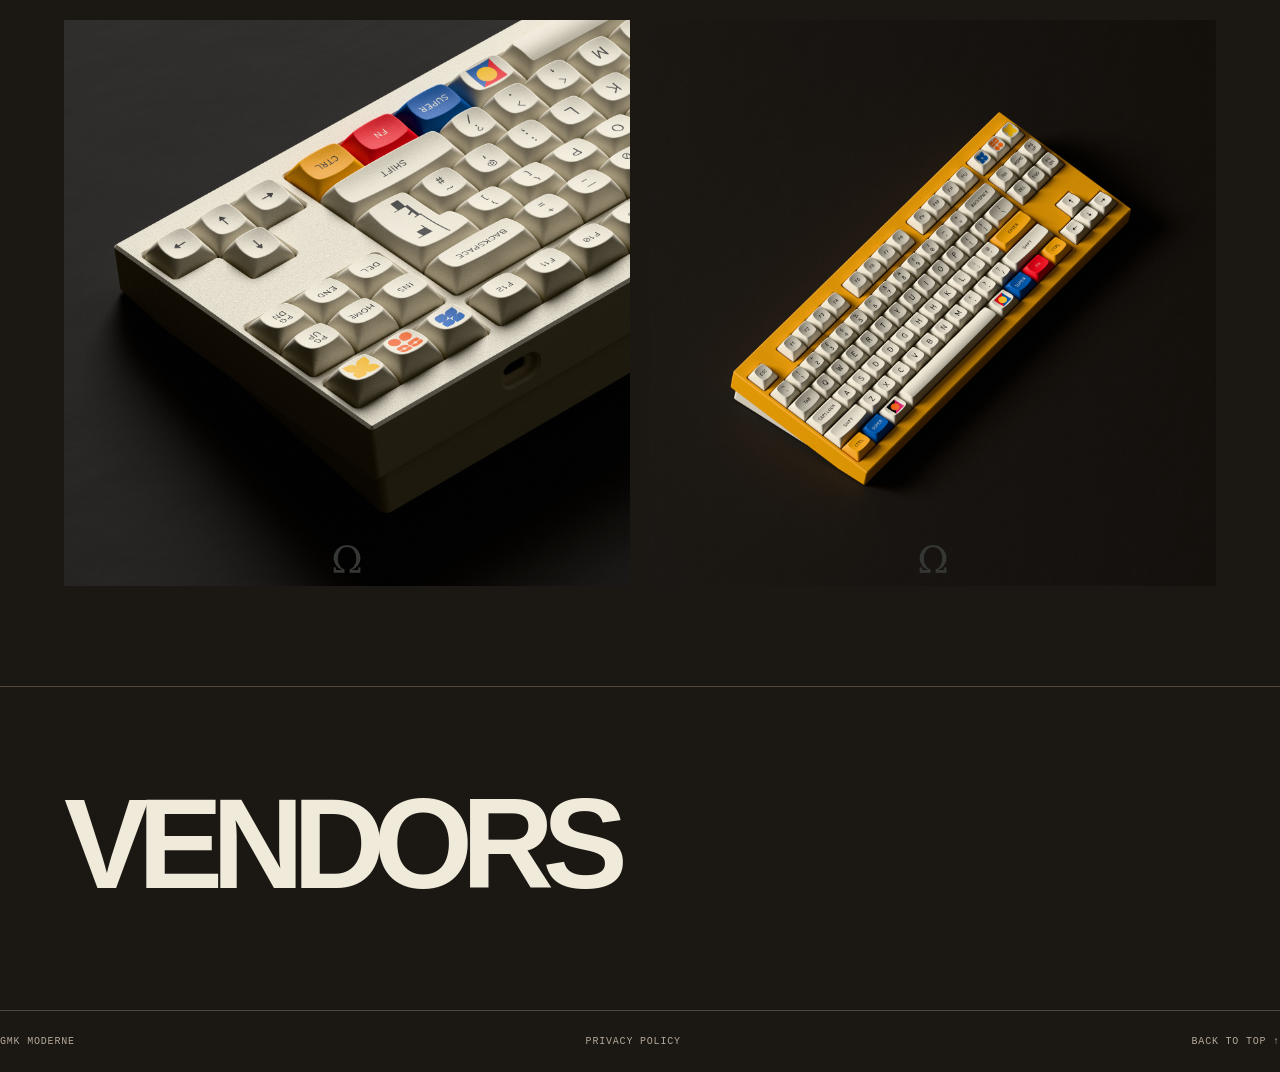
==== commit bf0baf76: "Add fourth keyboard render" ====
--- a/index.html
+++ b/index.html
@@ -51,6 +51,7 @@
         <img class="render" src="assets/render1.jpg" alt="GMK Moderne keyboard render, close detail" tabindex="0">
         <img class="render" src="assets/render2.jpg" alt="GMK Moderne keyboard on a blue case" tabindex="0">
         <img class="render" src="assets/render3.jpg" alt="GMK Moderne keyboard render, alternate angle" tabindex="0">
+        <img class="render" src="assets/render4.jpg" alt="GMK Moderne keyboard in a yellow case" tabindex="0">
       </div>
     </div></section>
     <section class="section vendors" id="vendors"><div class="wrap vendors-inner">
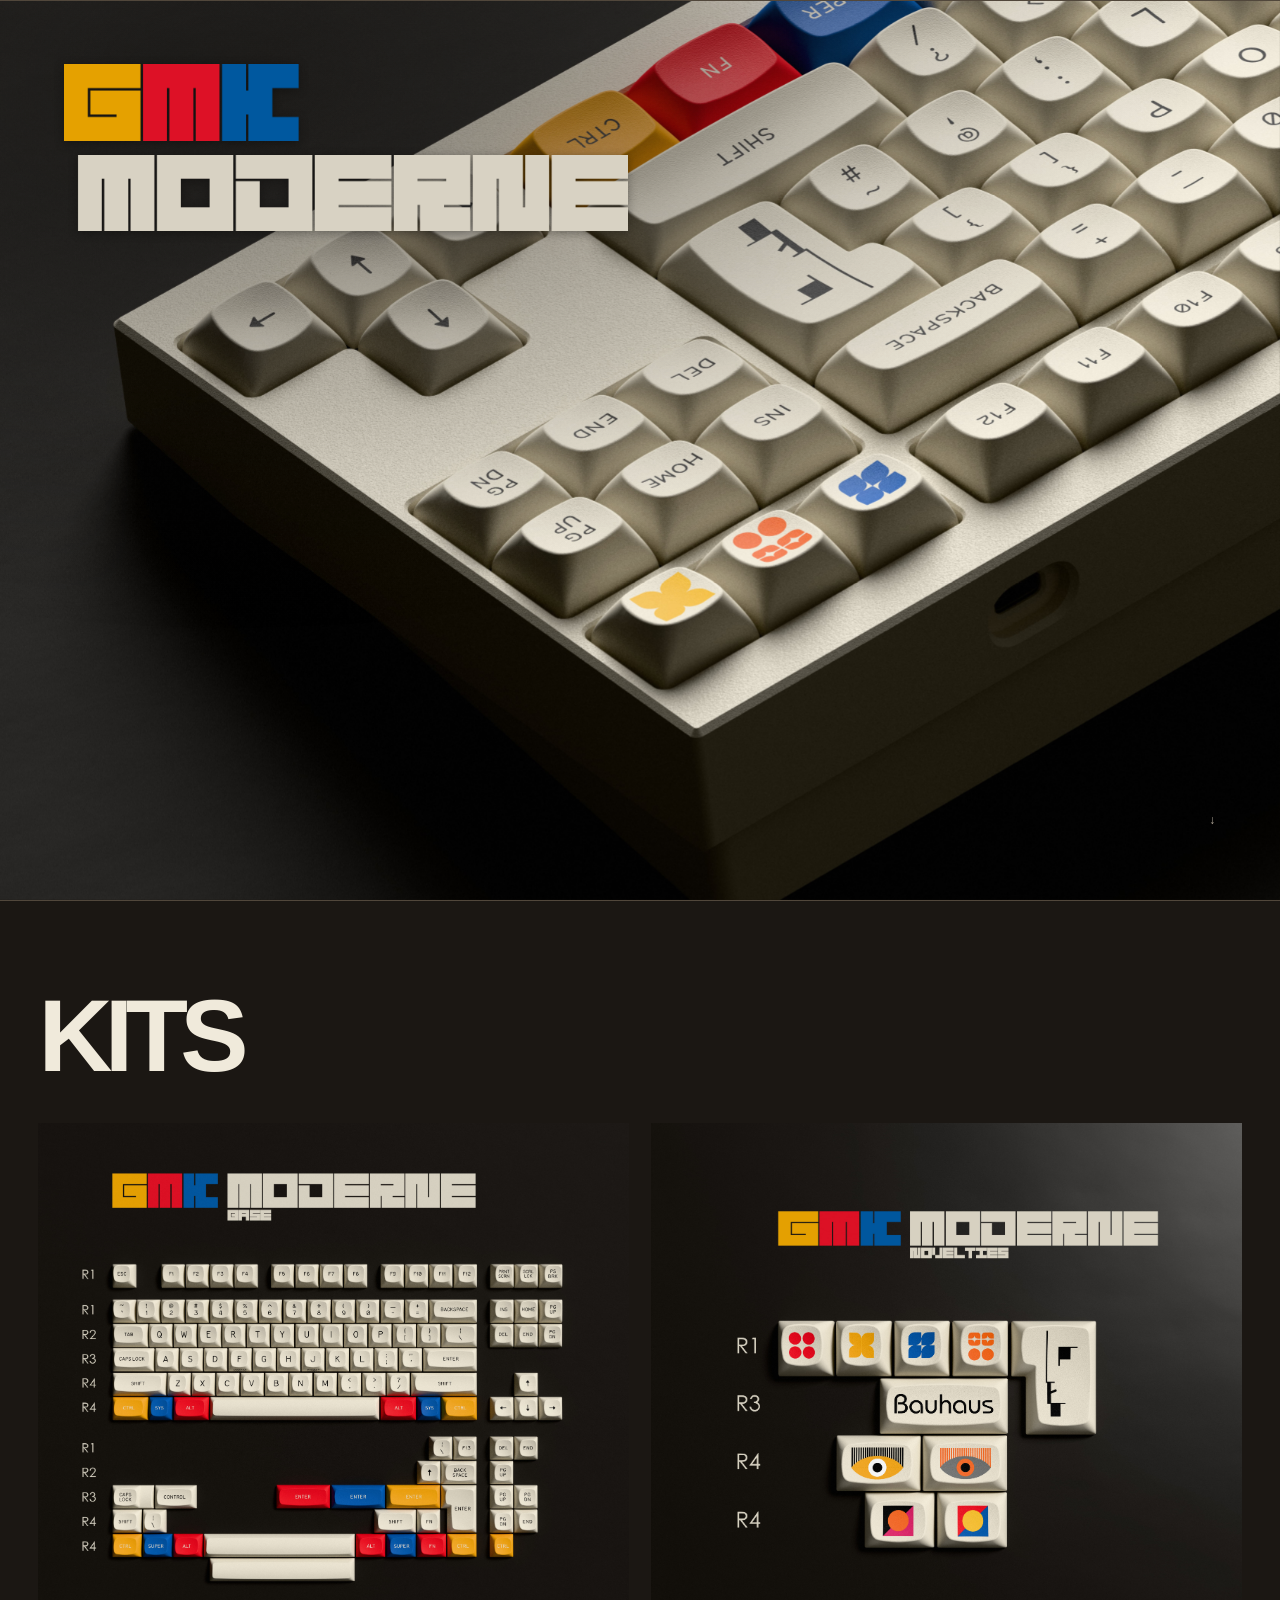
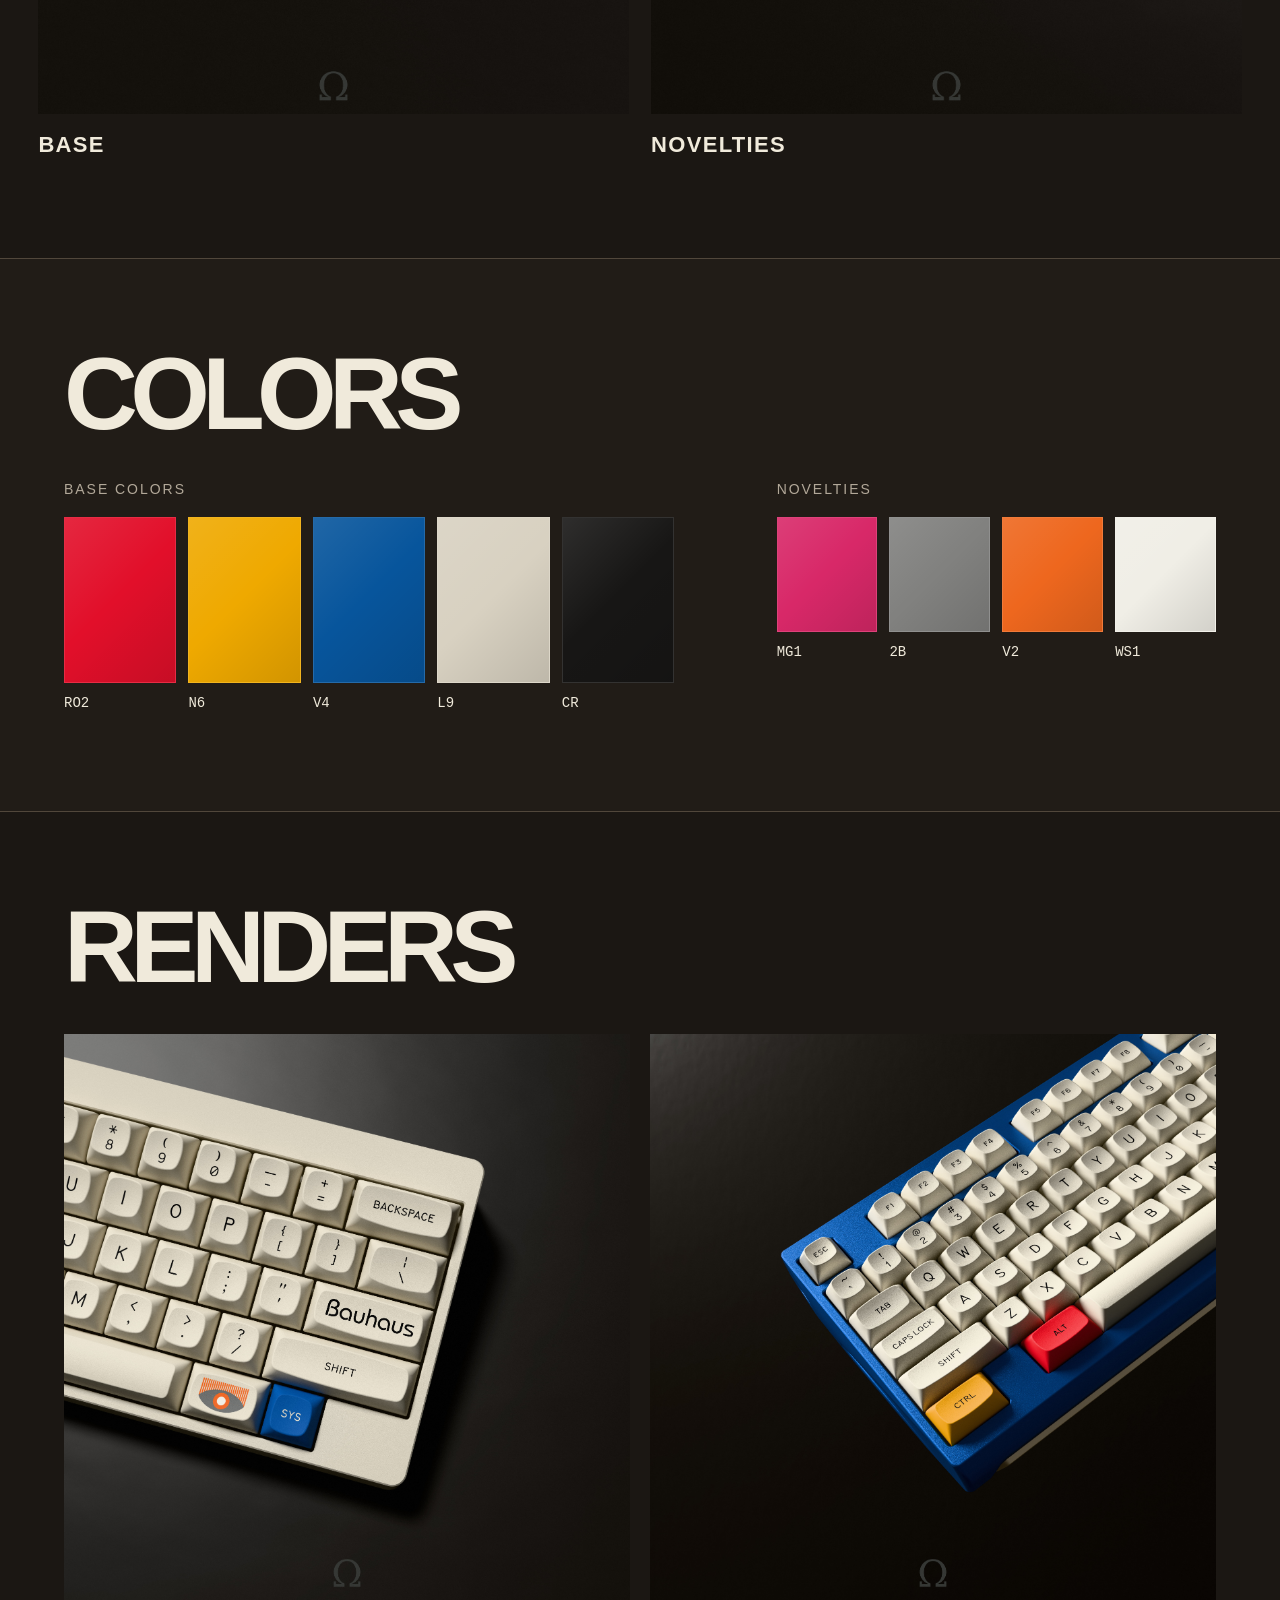
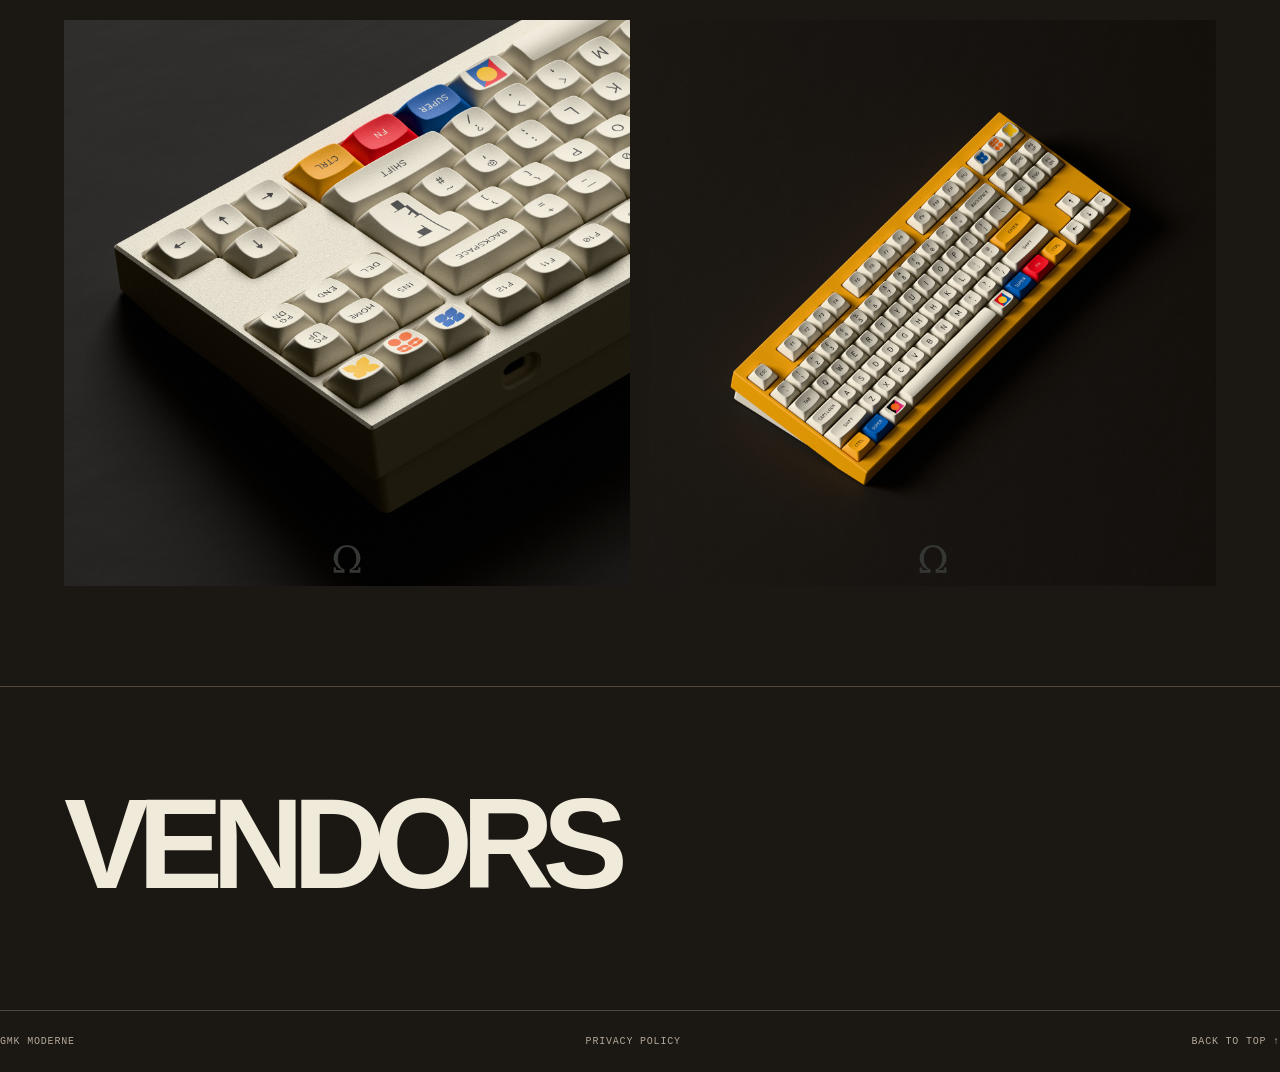
==== commit 19410654: "Use lighter image for hero" ====
--- a/index.html
+++ b/index.html
@@ -16,7 +16,7 @@
   </div></header>
   <main>
     <section class="hero" id="hero">
-      <img class="hero-image parallax" src="assets/render3.jpg" alt="GMK Moderne keycaps on a beige keyboard">
+      <img class="hero-image parallax" src="assets/renderhero.jpg" alt="GMK Moderne keycaps on a beige keyboard">
       <div class="hero-wordmark" role="img" aria-label="GMK Moderne"><span class="wordmark-gmk"></span><span class="wordmark-moderne"></span></div>
       <a class="hero-arrow" href="#kits" aria-label="Scroll to kits">↓</a>
     </section>
